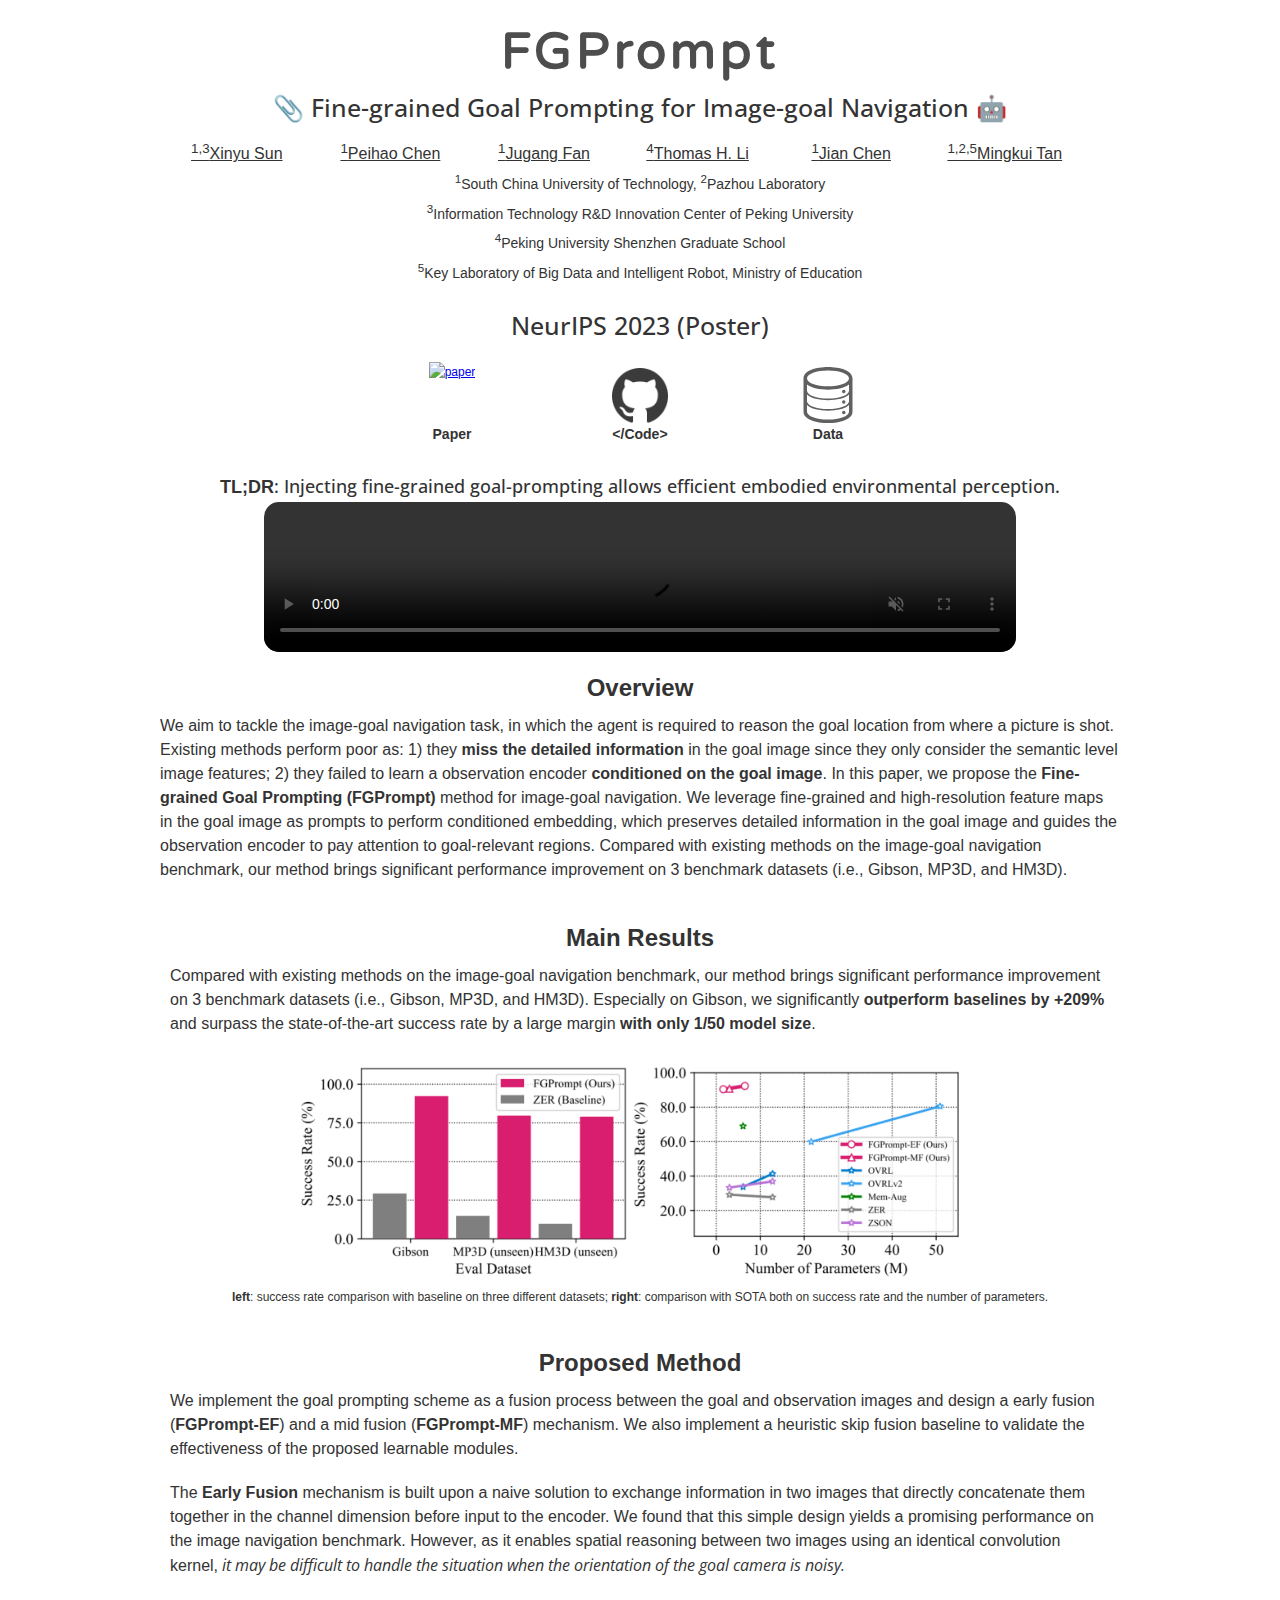
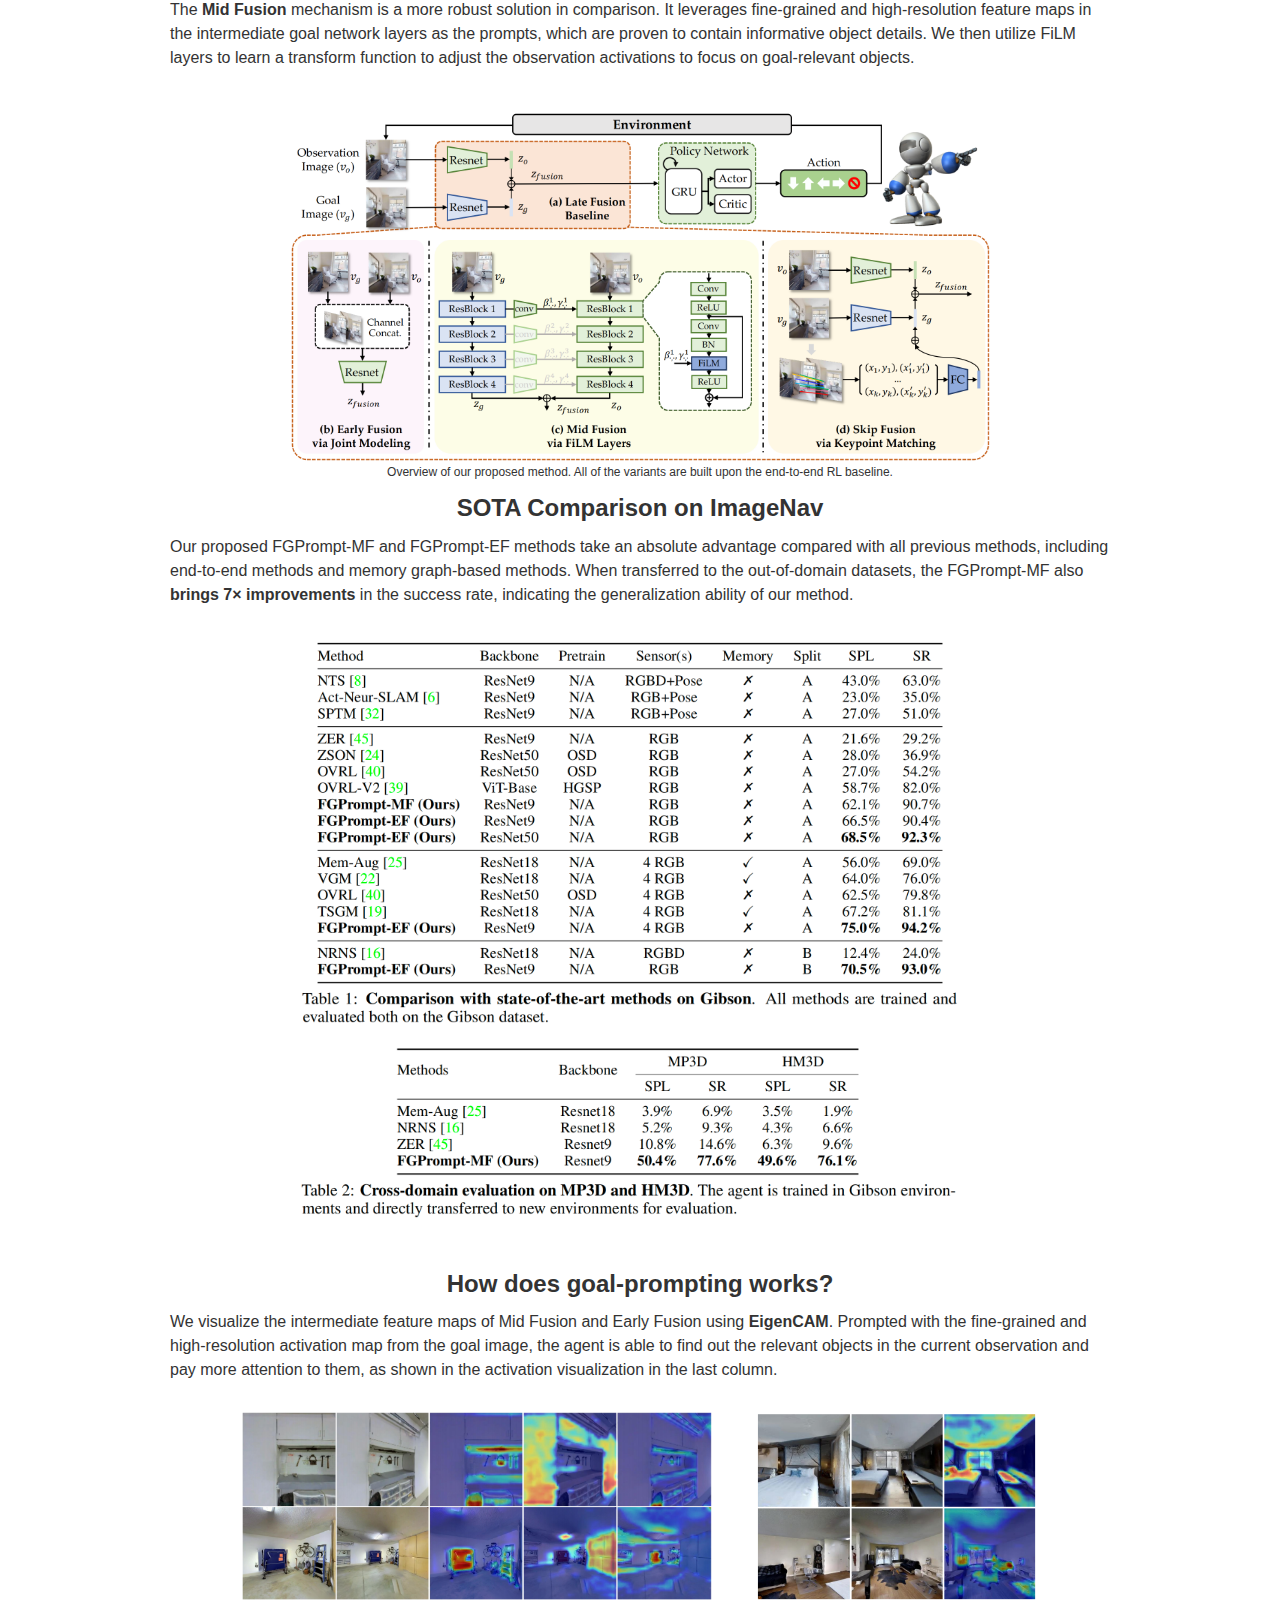
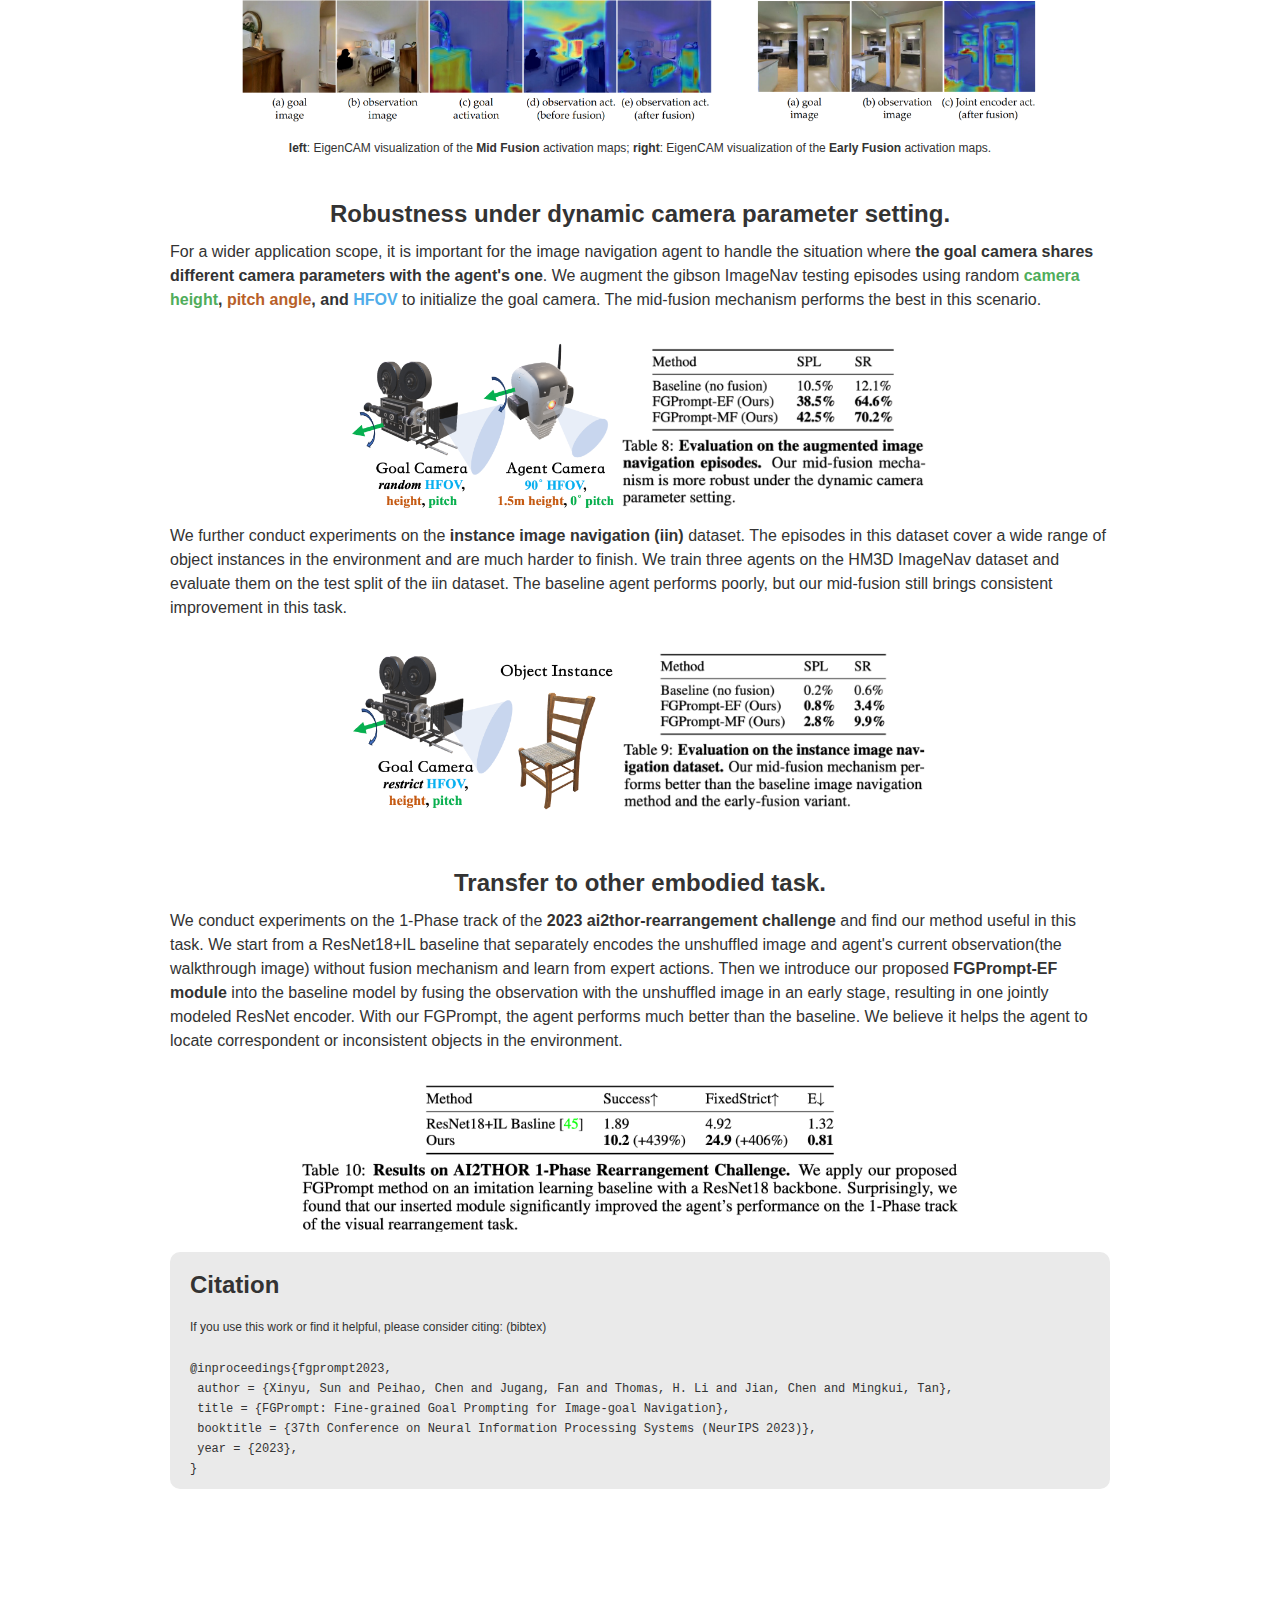
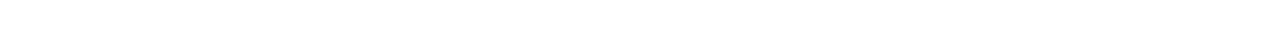
==== index.html @ fe038b21 "change dir" ====
<!-- saved from url=(0020)https://www.lerf.io/ -->
<html class="wf-opensans-n4-active wf-opensans-n6-active wf-opensans-n7-active wf-opensans-n8-active wf-roboto-n4-active wf-varelaround-n4-active wf-lato-n1-active wf-lato-n3-active wf-lato-i1-active wf-lato-n4-active wf-lato-i4-active wf-lato-n7-active wf-roboto-n3-active wf-roboto-n5-active wf-opensans-n3-active wf-opensans-i3-active wf-opensans-i8-active wf-opensans-i7-active wf-opensans-i6-active wf-opensans-i4-active wf-ubuntu-i4-active wf-ubuntu-n4-active wf-ubuntu-i3-active wf-lato-n9-active wf-ubuntu-n3-active wf-lato-i3-active wf-lato-i9-active wf-lato-i7-active wf-montserrat-i6-active wf-montserrat-i7-active wf-montserrat-i9-active wf-montserrat-i8-active wf-montserrat-i5-active wf-montserrat-i2-active wf-montserrat-i1-active wf-montserrat-i4-active wf-montserrat-i3-active wf-montserrat-n5-active wf-montserrat-n7-active wf-montserrat-n9-active wf-montserrat-n2-active wf-montserrat-n4-active wf-montserrat-n6-active wf-montserrat-n3-active wf-montserrat-n1-active wf-montserrat-n8-active wf-bungeeshade-n4-active wf-bungeeoutline-n4-active wf-changaone-i4-active wf-changaone-n4-active wf-ubuntu-n7-active wf-ubuntu-n5-active wf-ubuntu-i5-active wf-ubuntu-i7-active wf-active"><head><meta http-equiv="Content-Type" content="text/html; charset=UTF-8">
    <!-- Google tag (gtag.js) -->
    <script async="" src="./template/js"></script>
    <script>
        window.dataLayer = window.dataLayer || [];
        function gtag() { dataLayer.push(arguments); }
        gtag('js', new Date());

        gtag('config', 'G-FYQNRK8LHK');
    </script>

    
    <title>FGPrompt: Fine-grained Goal Prompting for Image-goal Navigation</title>

    <!-- <meta content="Grounding CLIP vectors volumetrically inside a NeRF allows flexible natural language queries in 3D" name="description">
    <meta content="FGPrompt: Fine-grained Goal Prompting for Image-goal Navigation" property="og:title">
    <meta content="Grounding CLIP vectors volumetrically inside a NeRF allows flexible natural language queries in 3D" property="og:description">
    <meta content="http://lerf.io/data/lerf_meta_img.jpg" property="og:image">
    <meta content="FGPrompt: Fine-grained Goal Prompting for Image-goal Navigation" property="twitter:title">
    <meta content="Grounding CLIP vectors volumetrically inside a NeRF allows flexible natural language queries in 3D" property="twitter:description">
    <meta content="http://lerf.io/data/lerf_meta_img.jpg" property="twitter:image">
    <meta property="og:type" content="website">
    <meta content="summary_large_image" name="twitter:card">
    <meta name="viewport" content="width=device-width, initial-scale=1, minimum-scale=1"> -->


    <link href="https://fonts.googleapis.com/" rel="preconnect">
    <link href="https://fonts.gstatic.com/" rel="preconnect" crossorigin="anonymous">
    <script src="./template/webfont.js" type="text/javascript"></script>
    <link rel="stylesheet" href="./template/css" media="all"><script type="text/javascript">WebFont.load({ google: { families: ["Lato:100,100italic,300,300italic,400,400italic,700,700italic,900,900italic", "Montserrat:100,100italic,200,200italic,300,300italic,400,400italic,500,500italic,600,600italic,700,700italic,800,800italic,900,900italic", "Ubuntu:300,300italic,400,400italic,500,500italic,700,700italic", "Open Sans:300,300italic,400,400italic,600,600italic,700,700italic,800,800italic", "Changa One:400,400italic", "Varela Round:400", "Bungee Shade:regular", "Roboto:300,regular,500", "Bungee Outline:regular"] } });</script>
    <!--[if lt IE 9]><script src="https://cdnjs.cloudflare.com/ajax/libs/html5shiv/3.7.3/html5shiv.min.js" type="text/javascript"></script><![endif]-->

    <script src="./template/jquery.min.js"></script>
    <script src="./template/script.js" type="text/javascript"></script>

    <link href="./template/style.css" rel="stylesheet" type="text/css">

    <link href="data/robot.svg" rel="shortcut icon" type="image/x-icon">

    <link rel="stylesheet" href="./template/font-awesome.min.css">
</head>

<body data-new-gr-c-s-check-loaded="14.1130.0" data-gr-ext-installed="">
    <div class="section">
        <div class="container">
            <div class="title-row">
                <h1 class="title">FGPrompt</h1>
                <h1 class="subheader"> 📎 Fine-grained Goal Prompting for Image-goal Navigation 🤖</h1>
            </div>
            <div class="base-row author-row">
                <div class="base-col author-col">
                    <a href="https://github.com/XinyuSun" target="_blank" class="author-text">
                        <sup>1,3</sup>Xinyu Sun
                    </a>
                </div>
                <div class="base-col author-col">
                    <a href="https://peihaochen.github.io/" target="_blank" class="author-text">
                        <sup>1</sup>Peihao Chen
                    </a>
                </div>
                <div class="base-col author-col">
                    <a href="https://github.com/XinyuSun" target="_blank" class="author-text">
                        <sup>1</sup>Jugang Fan
                    </a>
                </div>
                <div class="base-col author-col">
                    <a href="https://ieeexplore.ieee.org/author/37086497292" target="_blank" class="author-text">
                        <sup>4</sup>Thomas H. Li
                        <span class="superscript"></span>
                    </a>
                </div>
                <div class="base-col author-col">
                    <a href="https://orcid.org/0000-0003-4769-1526" target="_blank" class="author-text">
                        <sup>1</sup>Jian Chen
                    </a>
                </div>
                <div class="base-col author-col">
                    <a href="https://tanmingkui.github.io/" target="_blank" class="author-text">
                        <sup>1,2,5</sup>Mingkui Tan
                    </a>
                </div>
            </div>
            <div>
                <h1 id="uc-berkeley"><sup>1</sup>South China University of Technology, <sup>2</sup>Pazhou Laboratory</h1>
                <h1 id="uc-berkeley"><sup>3</sup>Information Technology R&D Innovation Center of Peking University</h1>
                <h1 id="uc-berkeley"><sup>4</sup>Peking University Shenzhen Graduate School</h1>
                <h1 id="uc-berkeley"><sup>5</sup>Key Laboratory of Big Data and Intelligent Robot, Ministry of Education</h1>
                <!-- <br /> -->
                <!-- <div id="equal_contrib">
                    <span class="text-star">*</span>Denotes Equal Contribution
                </div> -->
            </div>
            <div class="title-row">
                <h2 class="subheader">NeurIPS 2023 (Poster)</h2>
            </div>
            <div class="link-labels base-row">
                <!-- TODO: Update arxiv link -->
                <div class="base-col icon-col"><a href="https://arxiv.org/abs/2303.09553" target="_blank" class="link-block"><img src="./template/5cab99df4998decfbf9e218e_paper-01.png" alt="paper" sizes="(max-width: 479px) 12vw, (max-width: 767px) 7vw, (max-width: 991px) 41.8515625px, 56.6953125px" srcset="https://uploads-ssl.webflow.com/51e0d73d83d06baa7a00000f/5cab99df4998decfbf9e218e_paper-01-p-500.png 500w, https://uploads-ssl.webflow.com/51e0d73d83d06baa7a00000f/5cab99df4998decfbf9e218e_paper-01.png 672w" class="icon-img"></a></div>
                <!-- TODO: Update code link -->
                <div class="base-col icon-col"><a href="https://github.com/XinyuSun/FGPrompt" class="link-block"><img src="./template/5cae3b53b42ebb3dd4175a82_68747470733a2f2f7777772e69636f6e66696e6465722e636f6d2f646174612f69636f6e732f6f637469636f6e732f313032342f6d61726b2d6769746875622d3235362e706e67.png" alt="paper" class="icon-img github-img-icon"></a></div>
                <!-- TODO: Update data link -->
                <div class="column-2 base-col icon-col"><a href="" target="_blank" class="link-block"><img src="./template/5e7136849ee3b0a0c6a95151_database.svg" alt="paper" class="icon-img data-img-icon"></a></div>
            </div>
            <div class="link-labels base-row">
                <div class="base-col icon-col">
                    <strong class="link-labels-text">Paper</strong>
                </div>
                <div class="base-col icon-col">
                    <strong class="link-labels-text">&lt;/Code&gt;</strong>
                </div>
                <div class="base-col icon-col">
                    <strong class="link-labels-text">Data</strong>
                </div>
            </div>
            <h1 class="tldr">
                <b>TL;DR</b>:
                Injecting fine-grained goal-prompting allows efficient embodied environmental perception.
                <!-- We proposed a fine-grained goal prompting method for image-goal navigation. It significantly outperforms baselines (+209%), surpassing SOTA by 8% in success rate with 1/50 model size. -->
            </h1>
            <video id="main-video" autobuffer="" muted="" autoplay="" loop="" controls="">
                <source id="mp4" src="data/video/all-episodes-text.mp4" type="video/mp4">
            </video>


            <div class="base-row add-top-padding">
                <h1 id="abstract">Overview</h1>
                <p class="paragraph">
                    We aim to tackle the image-goal navigation task, in which the agent is required to reason the goal location from where a picture is shot. 
                    <!-- Learning to navigate to an image-specified goal is an important but challenging task for autonomous systems. The agent is required to reason the goal location from where a picture is shot.  -->
                    <!-- Existing methods try to solve this problem by learning a navigation policy, which captures semantic features of the goal image and observation image independently and lastly fuses them for predicting a sequence of navigation actions.  -->
                    Existing methods perform poor as: 1) they <b>miss the detailed information</b> in the goal image since they only consider the semantic level image features; 2) they failed to learn a observation encoder <b>conditioned on the goal image</b>.
                    <!-- However, these methods suffer from two major limitations. 1) They may miss detailed information in the goal image, and thus fail to reason the goal location. 2) More critically, it is hard to focus on the goal-relevant regions in the observation image, because they attempt to understand observation without goal conditioning.  -->
                    In this paper, we propose the <b>Fine-grained Goal Prompting (FGPrompt)</b> method for image-goal navigation.
                    We leverage fine-grained and high-resolution feature maps in the goal image as prompts to perform conditioned embedding, which preserves detailed information in the goal image and guides the observation encoder to pay attention to goal-relevant regions.
                    Compared with existing methods on the image-goal navigation benchmark, our method brings significant performance improvement on 3 benchmark datasets (i.e., Gibson, MP3D, and HM3D). 
                    <!-- Especially on Gibson, we surpass the state-of-the-art success rate by 8% with only 1/50 model size. -->
                    <!-- In this paper, we aim to overcome these limitations by designing a Fine-grained Goal Prompting (FGPrompt) method for image-goal navigation. In particular, we leverage fine-grained and high-resolution feature maps in the goal image as prompts to perform conditioned embedding, which preserves detailed information in the goal image and guides the observation encoder to pay attention to goal-relevant regions. Compared with existing methods on the image-goal navigation benchmark, our method brings significant performance improvement on 3 benchmark datasets (i.e., Gibson, MP3D, and HM3D). Especially on Gibson, we surpass the state-of-the-art success rate by 8% with only 1/50 model size. -->
                </p>
            </div>
                <div id="why-lerf">
                    <h1> Main Results</h1>
                    <p class="paragraph">
                        Compared with existing methods on the image-goal navigation benchmark, our method brings significant performance improvement on 3 benchmark datasets (i.e., Gibson, MP3D, and HM3D). 
                        Especially on Gibson, we significantly <b>outperform baselines by +209%</b> and surpass the state-of-the-art success rate by a large margin <b>with only 1/50 model size</b>.
                    </p>
                    <img id="pipeline-img" src="./data/teaser_00.png">
                    <figcaption><b>left</b>: success rate comparison with baseline on three different datasets; <b>right</b>: comparison with SOTA both on success rate and the number of parameters.</figcaption>
                    <!-- <img id="why-lerf-img" src="./template/2d-3d-lerf-vert.jpg"> -->
                </div>
                <div id="why-lerf">
                    <h1> Proposed Method</h1>
                    <p class="paragraph">
                        We implement the goal prompting scheme as a fusion process between the goal and observation images and design a early fusion (<b>FGPrompt-EF</b>) and a mid fusion (<b>FGPrompt-MF</b>) mechanism. We also implement a heuristic skip fusion baseline to validate the effectiveness of the proposed learnable modules.
                    </p>
                    <p class="paragraph">
                        The <b>Early Fusion</b> mechanism is built upon a naive solution to exchange information in two images that directly concatenate them together in the channel dimension before input to the encoder. We found that this simple design yields a promising performance on the image navigation benchmark. 
                        However, as it enables spatial reasoning between two images using an identical convolution kernel, <i>it may be difficult to handle the situation when the orientation of the goal camera is noisy.</i>
                    </p>
                    <p class="paragraph">
                        The <b>Mid Fusion</b> mechanism is a more robust solution in comparison. It leverages fine-grained and high-resolution feature maps in the intermediate goal network layers as the prompts,
                        which are proven to contain informative object details. We then utilize FiLM layers to learn a transform function to adjust the observation
                        activations to focus on goal-relevant objects.
                    </p>
                    <img id="clip-img" src="./data/methods_00.png">
                    <figcaption>Overview of our proposed method. All of the variants are built upon the end-to-end RL baseline.</figcaption>
                </div>

                <div class="why-lerf">
                    <h1>SOTA Comparison on ImageNav</h1>
                    <p class="paragraph">
                        Our proposed FGPrompt-MF and FGPrompt-EF methods take an absolute advantage compared with all previous methods, including end-to-end methods and memory graph-based methods. When transferred to the out-of-domain datasets, the FGPrompt-MF also <b>brings 7× improvements</b> in the success rate, indicating the generalization ability of our method.
                    </p>
                </div>
                <img id="pipeline-img" src="./data/sota-table.png">
                <img id="pipeline-img" src="./data/cross-domain-table.png">

                <div id="why-lerf">
                    <h1> How does goal-prompting works?</h1>
                    <p class="paragraph">
                        We visualize the intermediate feature maps of Mid Fusion and Early Fusion using <b>EigenCAM</b>.
                        Prompted with the fine-grained and high-resolution activation map from the goal image, the agent is able to find out the relevant objects in the current observation and pay more attention to them, as shown in the activation visualization in the last column.
                    </p>
                    <img id="heatmap-img" src="./data/heatmap2_00.png">
                    <img id="why-lerf-img" src="./data/supp-early-visual_00.png">
                    <figcaption><b>left</b>: EigenCAM visualization of the <b>Mid Fusion</b> activation maps; <b>right</b>: EigenCAM visualization of the <b>Early Fusion</b> activation maps.</figcaption>
                </div>

                <div id="why-lerf">
                    <h1> Robustness under dynamic camera parameter setting.</h1>
                    <p class="paragraph">
                        For a wider application scope, it is important for the image navigation agent to handle the situation where <b>the goal camera shares different camera parameters with the agent's one</b>. We augment the gibson ImageNav testing episodes using random <b><span style="color: #4fad5b">camera height</span>, <span style="color: #b86029">pitch angle</span>, and <span style="color: #4fadea">HFOV</span></b> to initialize the goal camera. 
                        The mid-fusion mechanism performs the best in this scenario.
                    </p>
                    <img id="camera-img" src="./data/camera.png">
                    <img id="table-img" src="./data/aug.png">
                    <p class="paragraph">
                        We further conduct experiments on the <b>instance image navigation (iin)</b> dataset. The episodes in this dataset cover a wide range of object instances in the environment and are much harder to finish. We train three agents on the HM3D ImageNav dataset and evaluate them on the test split of the iin dataset. The baseline agent performs poorly, but our mid-fusion still brings consistent improvement in this task.
                    </p>
                    <img id="camera-img" src="./data/camera2.png">
                    <img id="table-img" src="./data/iin.png">
                </div>

                <div id="why-lerf">
                    <h1> Transfer to other embodied task.</h1>
                    <p class="paragraph">
                        We conduct experiments on the 1-Phase track of the <b>2023 ai2thor-rearrangement challenge</b> and find our method useful in this task. We start from a ResNet18+IL baseline that separately encodes the unshuffled image and agent's current observation(the walkthrough image) without fusion mechanism and learn from expert actions. Then we introduce our proposed <b>FGPrompt-EF module</b> into the baseline model by fusing the observation with the unshuffled image in an early stage, resulting in one jointly modeled ResNet encoder.
                        With our FGPrompt, the agent performs much better than the baseline. We believe it helps the agent to locate correspondent or inconsistent objects in the environment.
                    </p>
                    <img id="pipeline-img" src="./data/ai2thor.png">
                    <!-- <img id="why-lerf-img" src="./data/supp-early-visual_00.png">
                    <figcaption><b>left</b>: EigenCAM visualization of the <b>Mid Fusion</b> activation maps; <b>right</b>: EigenCAM visualization of the <b>Early Fusion</b> activation maps.</figcaption> -->
                </div>

                


                <!-- <div class="highlight-none notranslate"><div class="highlight"><pre id="codecell0"><span></span>@article{nerfstudio, -->
                <div class="citation add-top-padding">
                    <h1 id="abstract"> Citation </h1>
                    <p> If you use this work or find it helpful, please consider citing: (bibtex) </p>
                    <pre id="codecell0">@inproceedings{fgprompt2023,
&nbsp;author = {Xinyu, Sun and Peihao, Chen and Jugang, Fan and Thomas, H. Li and Jian, Chen and Mingkui, Tan},
&nbsp;title = {FGPrompt: Fine-grained Goal Prompting for Image-goal Navigation},
&nbsp;booktitle = {37th Conference on Neural Information Processing Systems (NeurIPS 2023)},
&nbsp;year = {2023},
} </pre>
                </div>
            </div>
        </div>
    </div>
    <video id="bouquet" controls="false" loop="" autoplay="" muted="" class="videos" webkit-playsinline="" playsinline="">
        <source src="data/playback_webm/bouquet_concat.webm" type="video/webm">
        <source src="data/playback/bouquet_concat.mp4" type="video/mp4">
    </video>
    <video id="figurines" controls="false" loop="" muted="" class="videos" webkit-playsinline="" playsinline="">
        <source src="data/playback_webm/figurines_concat.webm" type="video/webm">
        <source src="data/playback/figurines_concat.mp4" type="video/mp4">
    </video>
    <video id="kitchen" controls="false" loop="" muted="" class="videos" webkit-playsinline="" playsinline="">
        <source src="data/playback_webm/kitchen_concat.webm" type="video/webm">
        <source src="data/playback/kitchen_concat.mp4" type="video/mp4">
    </video>
    <video id="donuts" controls="false" loop="" muted="" class="videos" webkit-playsinline="" playsinline="">
        <source src="data/playback_webm/donuts_concat.webm" type="video/webm">
        <source src="data/playback/donuts_concat.mp4" type="video/mp4">
    </video>
    <video id="teatime" controls="false" loop="" muted="" class="videos" webkit-playsinline="" playsinline="">
        <source src="data/playback_webm/teatime_concat.webm" type="video/webm">
        <source src="data/playback/teatime_concat.mp4" type="video/mp4">
    </video>
    <video id="bookstore" controls="false" loop="" muted="" class="videos" webkit-playsinline="" playsinline="">
        <source src="data/playback_webm/bookstore_concat.webm" type="video/webm">
        <source src="data/playback/bookstore_concat.mp4" type="video/mp4">
    </video>
    <video id="grocery" class="videos" controls="false" loop="" muted="" webkit-playsinline="" playsinline="">
        <source src="data/playback_webm/veggieaisle_concat.webm" type="video/webm">
        <source src="data/playback/veggieaisle_concat.mp4" type="video/mp4">
    </video>
    <video id="garden" class="videos" controls="false" loop="" muted="" webkit-playsinline="" playsinline="">
        <source src="data/playback_webm/sunnyside_concat.webm" type="video/webm">
        <source src="data/playback/sunnyside_concat.mp4" type="video/mp4">
    </video>
    <video id="shoes" class="videos" controls="false" loop="" muted="" webkit-playsinline="" playsinline="">
        <source src="data/playback_webm/shoerack_concat.webm" type="video/webm">
        <source src="data/playback/shoerack_concat.mp4" type="video/mp4">
    </video>

<deepl-input-controller><template shadowrootmode="open"><link rel="stylesheet" href="chrome-extension://cofdbpoegempjloogbagkncekinflcnj/build/content.css"><div><div class="dl-input-translation-container svelte-ju4595"><div></div></div></div></template></deepl-input-controller></body><grammarly-desktop-integration data-grammarly-shadow-root="true"><template shadowrootmode="open"><style>
      div.grammarly-desktop-integration {
        position: absolute;
        width: 1px;
        height: 1px;
        padding: 0;
        margin: -1px;
        overflow: hidden;
        clip: rect(0, 0, 0, 0);
        white-space: nowrap;
        border: 0;
        -moz-user-select: none;
        -webkit-user-select: none;
        -ms-user-select:none;
        user-select:none;
      }

      div.grammarly-desktop-integration:before {
        content: attr(data-content);
      }
    </style><div aria-label="grammarly-integration" role="group" tabindex="-1" class="grammarly-desktop-integration" data-content="{&quot;mode&quot;:&quot;full&quot;,&quot;isActive&quot;:true,&quot;isUserDisabled&quot;:false}"></div></template></grammarly-desktop-integration></html>
---- template/style.css ----
body {
    margin: 0;
    min-height: 100%;
    background-color: #fff;
    font-family: 'Open Sans',sans-serif;
    color: #333;
    font-size: 12px;
    line-height: 20px;
}

.section {
    text-align: center;
    margin-left: 30px;
    margin-right: 30px;
}

.container {
    padding-left: 0;
    margin-left: auto;
    margin-right: auto;
    max-width: 940px;
}

.title {
    margin-top: 0px;
    margin-bottom: 0px;
    font-family: 'Varela Round',sans-serif;
    color: #4d4d4d;
    font-size: 50px;
    line-height: 65px;
    font-weight: 700;
    letter-spacing: 4;
}

.subheader {
    margin-top: 0;
    margin-bottom: 10px;
    font-family: 'Open Sans',sans-serif;
    color: #333;
    font-size: 25px;
    line-height: 44px;
    font-weight: 500;
    letter-spacing: 0;
}
.tldr {
    margin-top: 30px;
    margin-bottom: 3px;
    font-family: 'Open Sans',sans-serif;
    color: #333;
    font-size: 18px;
    line-height: 24px;
    font-weight: 500;
    letter-spacing: 0;
}

.title-row {
    margin-top: 20px;
}

.base-row {
    margin-left: -10px;
    margin-right: -10px;
}

.base-col {
    position: relative;
    float: left;
    min-height: 1px;
    padding-left: 0px;
    padding-right: 0px;
    width: 100%;
}

.author-row {
    height: 25px;
}

.author-col {
    width: 16%;
}

.author-text {
    font-family: 'Open Sans',sans-serif;
    color: #333;
    font-size: 16px;
    font-weight: 400;
    text-decoration: underline;
}

.text-star {
    position: relative;
    top: -7px;
    display: inline-block;
    margin: 0px;
    font-size: 10px;
}

#uc-berkeley {
    padding-top: 5px;
    font-family: 'Open Sans',sans-serif;
    color: #333;
    font-size: 14px;
    font-weight: 400;
    margin: 0px;
    letter-spacing: 0;
}

#equal-contrib {
    padding-top: 10px;
    font-family: 'Open Sans',sans-serif;
    color: #333;
    font-size: 16px;
    font-weight: 400;
    letter-spacing: 0;
}

.icon-col {
    width: 33.33333%;
}

.icon-img {
    max-width: 35%;
    margin-right: auto;
    margin-bottom: 1px;
    margin-left: auto;
    padding-top: 0px;
}

.github-img-icon {
    max-width: 30%;
    margin-top: 6px;
    margin-bottom: 9px;
    opacity: .77;
}

.data-img-icon {
    max-width: 30%;
    margin-top: 5px;
    margin-bottom: 9px;
    opacity: .62;
}

.link-block {
    display: block;
    max-width: 100%;
    margin-right: auto;
    margin-bottom: -14px;
    margin-left: auto;
    text-align: center;
}

.link-labels {
    display: inline-block;
    width: 60%;
    margin-top: 5px;
}

.link-labels-text {
    font-family: 'Open Sans',sans-serif;
    color: #333;
    font-size: 14px;
}

#main-video {
    width: 80%;
    /* max-width: 750px; */
    margin-top: 0px;
    margin-bottom: 10px;
    border-radius: 15px;
}

#addtl-video {
    width: 100%;
    /* max-width: 750px; */
    margin-top: 0px;
    margin-bottom: 10px;
    border-radius: 15px;
}

#heatmap-img {
    width: 50%;
    max-width: 800px;
    margin-top: 10px;
    margin-right: 20px;
    margin-bottom: 10px;
}

#heatmap-early-img {
    width: 30%;
    max-width: 560px;
    margin-top: 10px;
    margin-bottom: 10px;
    margin-left: 20px;
}

#pipeline-img {
    width: 70%;
    max-width: 720px;
    margin-top: 10px;
    margin-right: 20px;
    margin-bottom: 10px;
}

#why-lerf-img {
    width: 30%;
    max-width: 560px;
    margin-top: 10px;
    margin-bottom: 10px;
    margin-left: 20px;
}

#table-img {
    width: 33%;
    max-width: 720px;
    margin-top: 10px;
    margin-right: 20px;
    margin-bottom: 10px;
}

#camera-img {
    width: 28%;
    max-width: 560px;
    margin-top: 10px;
    margin-bottom: 10px;
    margin-left: 20px;
}

#why-lerf{
    padding-top: 10px;
    margin-top: 20px;
    margin-bottom: 10px;
}

#clip-img {
    width: 100%;
    max-width: 700px;
    margin-top: 20px;
}
#main-img {
    width: 100%;
    max-width: 700px;
    margin-top: 00px;
    margin-bottom: 0px;
}
#double-img {
    width: 40%;
    margin-top: 00px;
    margin-bottom: 0px;
    margin-left: 2%;
    margin-right: 2%;
}
#splash-img {
    width: 100%;
    max-width: 800px;
    margin-top: 0px;
    margin-bottom: 0px;
}
.paragraph {
    margin-top: 0px;
    margin-bottom: 20px;
    font-family: 'Open Sans',sans-serif;
    color: #333;
    font-size: 16px;
    line-height: 24px;
    font-weight: 400;
    letter-spacing: 0;
    text-align: left;
}

.paragraph-center {
    margin-top: 0px;
    /* margin-bottom: 20px; */
    font-family: 'Open Sans',sans-serif;
    color: #333;
    font-size: 16px;
    line-height: 24px;
    font-weight: 400;
    letter-spacing: 0;
    text-align: center;
}

.thumbnails {
    width: 90%;
    overflow: hidden;
    margin-top: 20px;
    margin-bottom: 5px;
    margin-left: auto;
    margin-right: auto;
}

.thumbnail-btn {
    border: none;
    cursor: pointer;
    outline: none;
    background-color: #fff;
    padding-bottom: 8px;
    border-radius: 10px;
}

.thumbnail-btn:hover   {
    background-color: #eaeaea;
}

.active-btn   {
    background-color: #d9e8ec;
}

.thumbnail-row {
    display: flex;
    overflow-x: scroll;
    scroll-behavior: smooth;
    width: 88%;
    margin-left: auto;
    margin-right: auto;
    float: left;
}

.thumbnail-col {
    width: 22%;
    flex: 1 0 22%;
}

:root {
    --opacity: 50;
}

#canvas {
    position: absolute;
    left: 0;
    right: 0;
    margin-left: auto;
    margin-right: auto;
}

#canvas-overlay {
    position: absolute;
    left: 0;
    right: 0;
    margin-left: auto;
    margin-right: auto;
    /* opacity: var(--opacity); */
    filter: opacity(var(--opacity));
    transition-property: filter;
    transition-duration: 0.5s;
}

#main-results {
    width: 100%;
    /* margin-top: 30px; */
    margin-bottom: 0px;
    text-align: center;
    background-color: white;
    border-radius: 15px;
    -webkit-mask-image: url([data-uri]);
    overflow: hidden;
}

#main-results > div {
    height: 200px;
    background-color: red;
}

.videos {
    visibility: hidden;
    position: absolute;
    width: 1%;
}

#opacity {
    font-family: 'Open Sans',sans-serif;
    color: #3c3c3c;
    font-size: 20px;
    line-height: 20px;
}

.viewer-bar {
    width: 33.3333%;
}

.switch {
    position: relative;
    display: inline-block;
    width: 70px;
    height: 34px;
    margin-left: 15px;
    margin-top: 5px;
  }
  
.switch input {
    opacity: 0;
    width: 0;
    height: 0;
}

.slider {
    position: absolute;
    cursor: pointer;
    top: 0;
    left: 0;
    right: 0;
    bottom: 0;
    background-color: #ccc;
    -webkit-transition: .2s;
    transition: .2s;
    border-radius: 34px;
}

.slider:before {
    position: absolute;
    content: "";
    height: 26px;
    width: 26px;
    left: 4px;
    bottom: 4px;
    background-color: white;
    -webkit-transition: .2s;
    transition: .2s;
    border-radius: 50%;
}

input:checked + .slider {
    background-color: #2196F3;
}

input:focus + .slider {
    box-shadow: 0 0 1px #2196F3;
}

input:checked + .slider:before {
    -webkit-transform: translateX(36px);
    -ms-transform: translateX(36px);
    transform: translateX(36px);
}

.video-bar {
    width: 100%;
    margin-top: -60px;
    margin-left: 0px;
    margin-right: 0px;
    margin-bottom: 20px;
    height: 40px;
}

.video-btn {
    width: 40px;
    height: 40px;
    padding: 8px 6px 8px 6px;
    margin: 0px 10px 0px 0px;
    cursor: pointer;
    outline: none;
    border: none;
    color: #fff;
    background-color: #2196F3;
    padding-bottom: 8px;
    border-radius: 10px;
}

.video-btn:hover {
    background-color: #0b7dda;
}

.video-export {
    text-align: right;
}

#play-btn {
    border-radius: 20px;
    padding: 0px;
}

.switch .labels {
    position: absolute;
    top: 8px;
    left: 0;
    width: 100%;
    height: 100%;
    font-size: 14px;
    font-family: sans-serif;
    transition: all 0.2s ease-in-out;
}

.switch .labels::after {
    content: attr(data-off);
    position: absolute;
    right: 8px;
    color: #4d4d4d;
    opacity: 1;
    text-shadow: 1px 1px 2px rgba(0, 0, 0, 0.4);
    transition: all 0.2s ease-in-out;
}

.switch .labels::before {
    content: attr(data-on);
    position: absolute;
    left: 11px;
    color: #ffffff;
    opacity: 0;
    text-shadow: 1px 1px 2px rgba(255, 255, 255, 0.4);
    transition: all 0.2s ease-in-out;
}

.switch input:checked~.labels::after {
    opacity: 0;
}

.switch input:checked~.labels::before {
    opacity: 1;
}

#opacity-col {
    text-align: left;
}

.citation {
    /* // set background color to gray; */
    background-color: #eaeaea;
    text-align: left;
    border-radius: 10px;
    padding-top: 3px;
}

.citation > h1 {
    margin-top: 10px;
    margin-bottom: 10px;
    margin-left: 10px;
    padding: 10px;
}
.citation > pre {
    margin-bottom: 10px;
    margin-left: 10px;
    padding: 10px;
}

.citation > p {
    margin-left: 20px;
}

#codecell0 {
    margin-bottom: 10px;
    margin-left: 10px;
    overflow-y: scroll;
}

.slide-arrow {
    display: flex;
    top: 0;
    bottom: 0;
    margin-top: 35px;
    height: 4rem;
    background-color: #6dbdff;
    border: none;
    width: 5%;
    font-size: 3rem;
    padding: 0;
    cursor: pointer;
    opacity: 1.0;
    transition: color 100ms;
    justify-content: center;
  }
  
.slide-arrow:hover,
.slide-arrow:focus {
    background-color: #2196F3;
    opacity: 1;
}

#slide-arrow-prev {
    float: left;
    left: 0;
    margin-right: 1%;
    border-radius: 2rem 2rem 2rem 2rem;
}

#slide-arrow-next {
    float: right;
    right: 0;
    margin-left: 1%;
    border-radius: 2rem 2rem 2rem 2rem;
}

#gpt-words {
    float: left;
    width:100%;
    padding-bottom: 15px;
}

#gpt-img-col {
    width: 100%;
    max-width: 750px;
    margin-left: auto;
    margin-right: auto;
    text-align: center;
}

.gpt-query {
    margin-left: 0px;
    margin-right: 0px;
    padding: 5px;
    border-radius: 10px;
    border:1px solid #ffffff;
    float: left;
    width: 15%;
    line-height: 2.5vh;
    display: flex;
    justify-content: center;
    align-items: center;
}

.gpt-query:hover {
    border:1px solid #252525;
    font-weight: 700;
}

.add-top-padding{
    margin-top: 10px;
}

@media screen and (max-width: 750px) {
    .gpt-query {
        height: 30px;
        font-size: 2.5vw;
    }

    .slide-arrow {
        margin-top: 20px;
    }
}

@media screen and (max-width: 550px) {
    .subheader {
        font-size: 16px;
    }

    .author-text {
        font-size: 12px;
    }

    .author-row {
        height: 35px;
    }

    #uc-berkeley {
        font-size: 12px;
    }

    #heatmap-img {
        width: 90%;
        max-width: 800px;
        margin-top: 20px;
        margin-right: 0px;
    }

    #heatmap-early-img {
        width: 60%;
        max-width: 560px;
        margin-top: 20px;
        margin-left: 0px;
    }

    #pipeline-img {
        width: 80%;
        max-width: 700px;
        margin-top: 20px;
        margin-right: 0px;
    }

    #why-lerf-img {
        width: 60%;
        max-width: 560px;
        margin-top: 20px;
        margin-left: 0px;
    }

    #table-img {
        width: 80%;
        max-width: 700px;
        margin-top: 20px;
        margin-right: 0px;
    }

    #camera-img {
        width: 60%;
        max-width: 560px;
        margin-top: 20px;
        margin-left: 0px;
    }

    .slide-arrow {
        margin-top: 15px;
      }
}
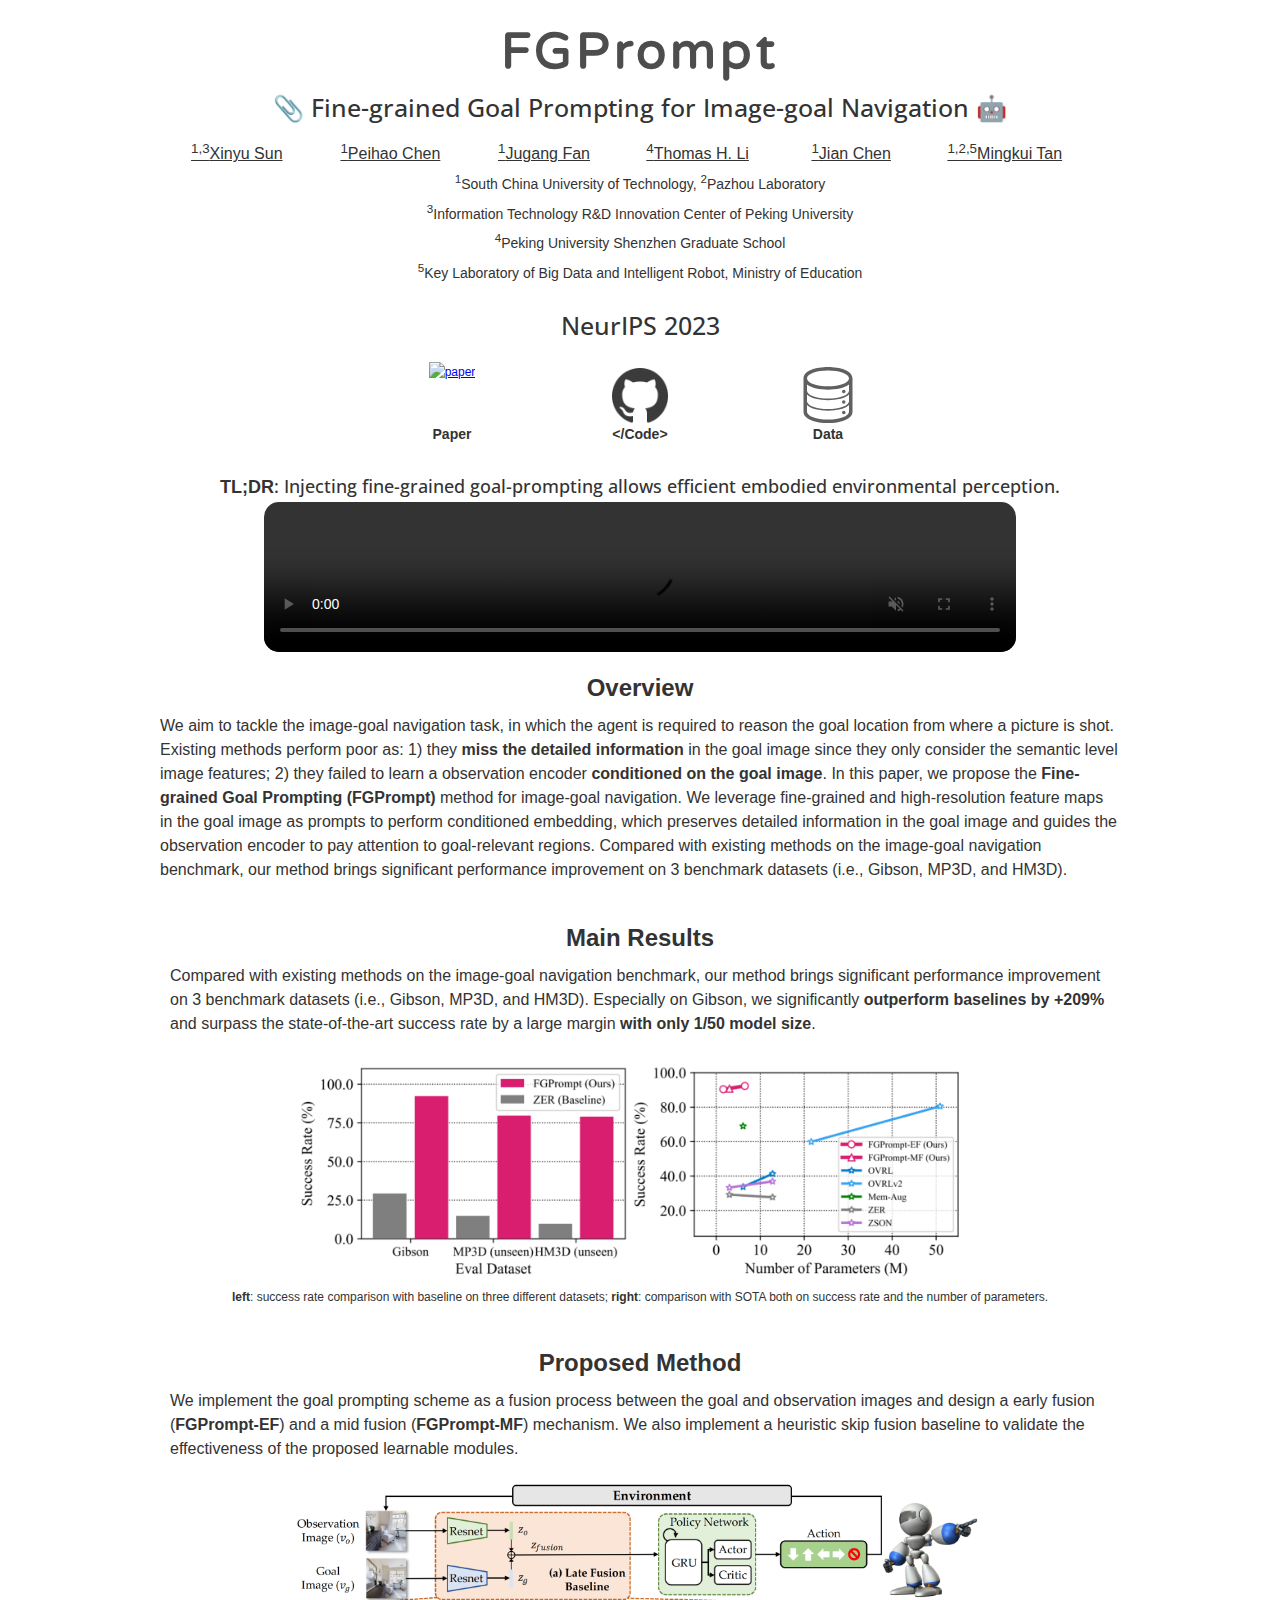
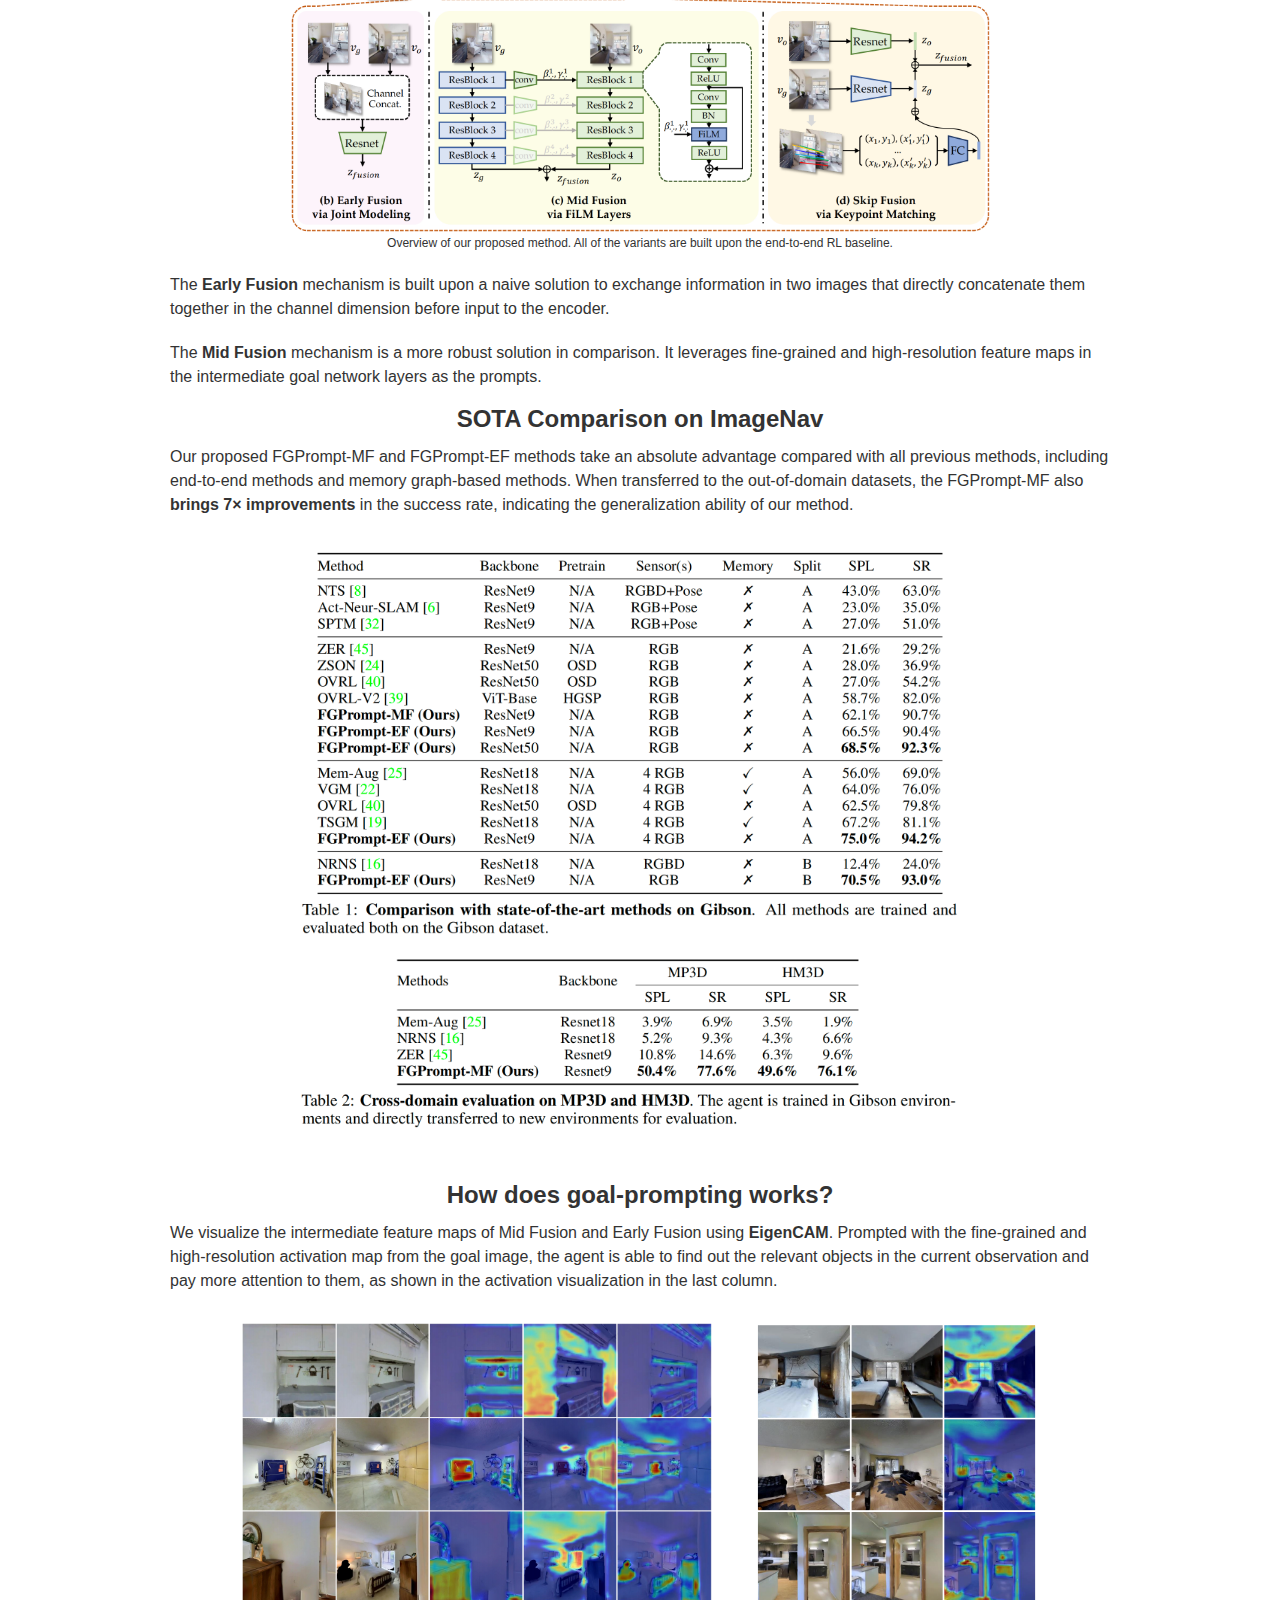
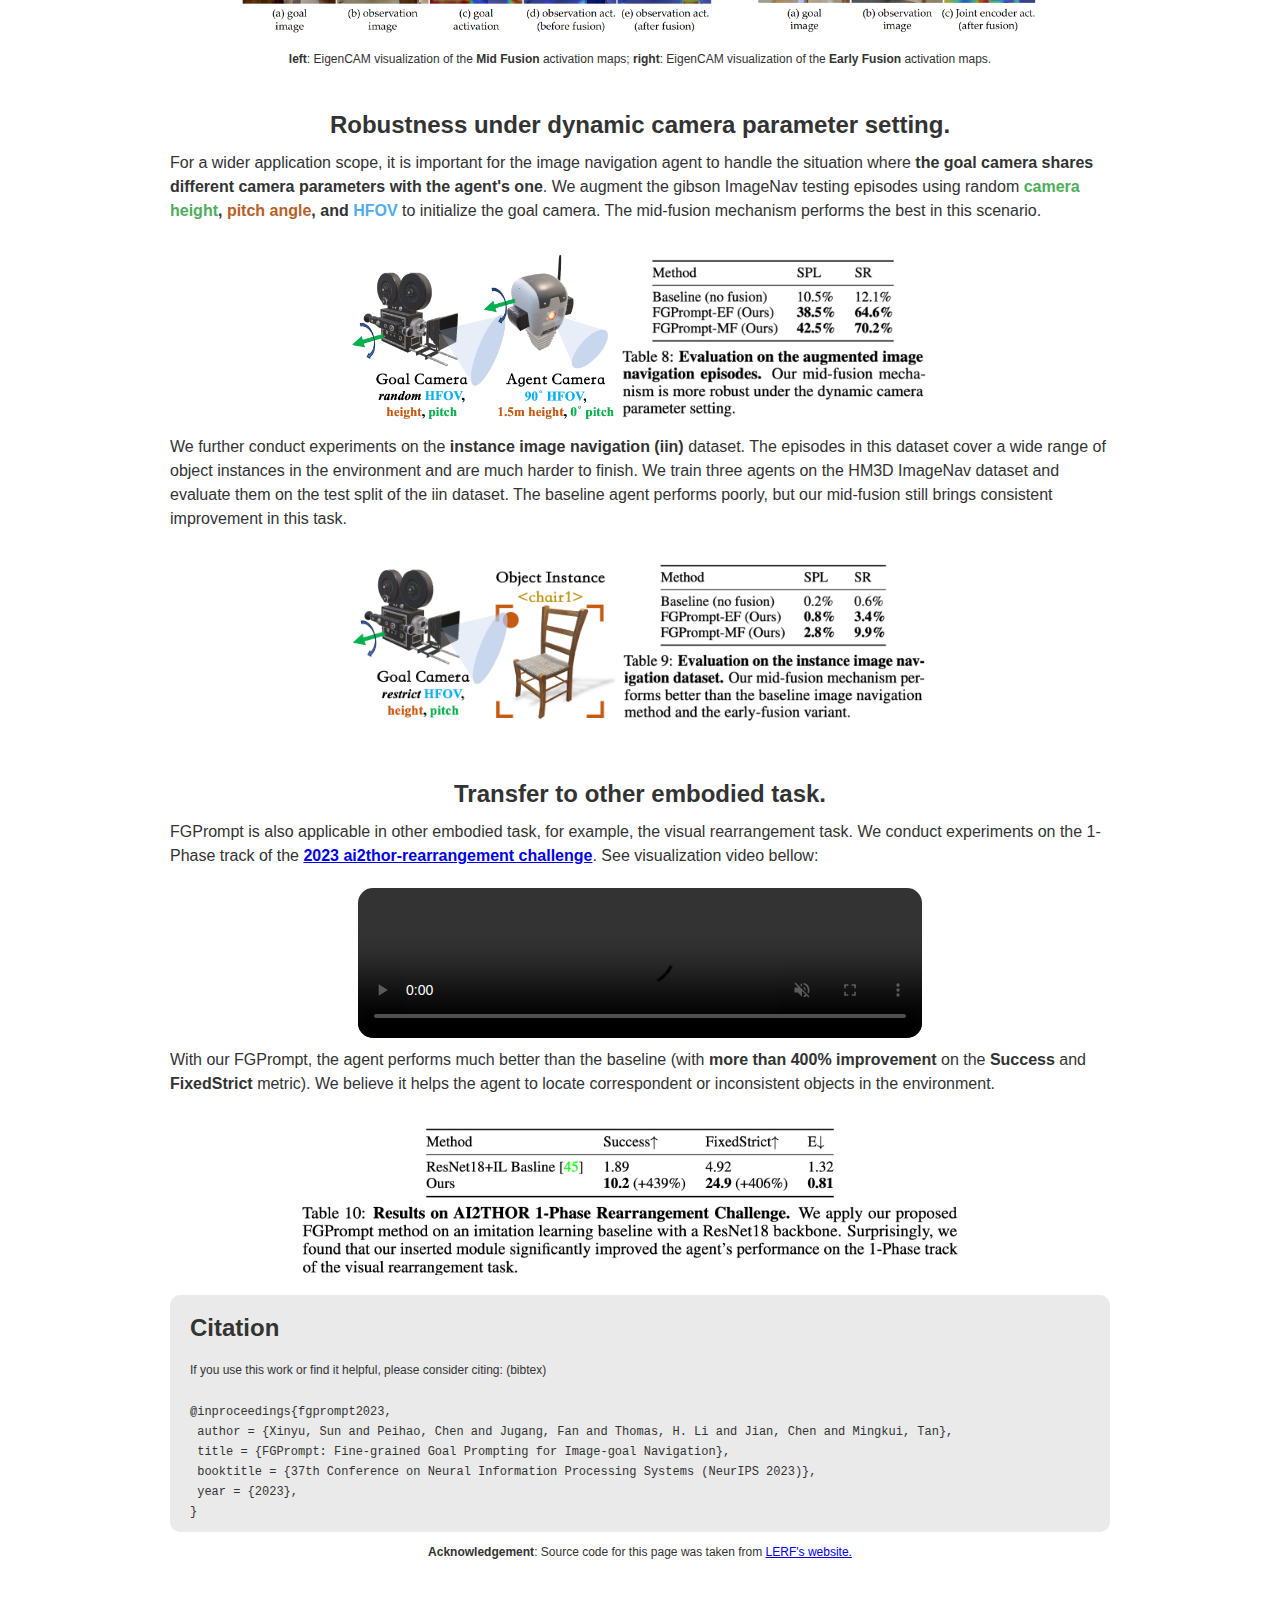
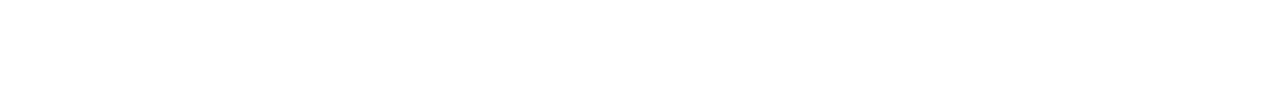
==== commit 043219b3: "update video" ====
--- a/index.html
+++ b/index.html
@@ -93,7 +93,7 @@
                 </div> -->
             </div>
             <div class="title-row">
-                <h2 class="subheader">NeurIPS 2023 (Poster)</h2>
+                <h2 class="subheader">NeurIPS 2023</h2>
             </div>
             <div class="link-labels base-row">
                 <!-- TODO: Update arxiv link -->
@@ -154,17 +154,19 @@
                     <p class="paragraph">
                         We implement the goal prompting scheme as a fusion process between the goal and observation images and design a early fusion (<b>FGPrompt-EF</b>) and a mid fusion (<b>FGPrompt-MF</b>) mechanism. We also implement a heuristic skip fusion baseline to validate the effectiveness of the proposed learnable modules.
                     </p>
-                    <p class="paragraph">
-                        The <b>Early Fusion</b> mechanism is built upon a naive solution to exchange information in two images that directly concatenate them together in the channel dimension before input to the encoder. We found that this simple design yields a promising performance on the image navigation benchmark. 
-                        However, as it enables spatial reasoning between two images using an identical convolution kernel, <i>it may be difficult to handle the situation when the orientation of the goal camera is noisy.</i>
-                    </p>
-                    <p class="paragraph">
-                        The <b>Mid Fusion</b> mechanism is a more robust solution in comparison. It leverages fine-grained and high-resolution feature maps in the intermediate goal network layers as the prompts,
-                        which are proven to contain informative object details. We then utilize FiLM layers to learn a transform function to adjust the observation
-                        activations to focus on goal-relevant objects.
-                    </p>
                     <img id="clip-img" src="./data/methods_00.png">
                     <figcaption>Overview of our proposed method. All of the variants are built upon the end-to-end RL baseline.</figcaption>
+                    <p class="paragraph"></p>
+                    <p class="paragraph">
+                        The <b>Early Fusion</b> mechanism is built upon a naive solution to exchange information in two images that directly concatenate them together in the channel dimension before input to the encoder. 
+                        <!-- We found that this simple design yields a promising performance on the image navigation benchmark. 
+                        However, as it enables spatial reasoning between two images using an identical convolution kernel, <i>it may be difficult to handle the situation when the orientation of the goal camera is noisy.</i> -->
+                    </p>
+                    <p class="paragraph">
+                        The <b>Mid Fusion</b> mechanism is a more robust solution in comparison. It leverages fine-grained and high-resolution feature maps in the intermediate goal network layers as the prompts. 
+                        <!-- We then utilize FiLM layers to learn a transform function to adjust the observation activations to focus on goal-relevant objects. -->
+                    </p>
+                    
                 </div>
 
                 <div class="why-lerf">
@@ -205,12 +207,25 @@
                 <div id="why-lerf">
                     <h1> Transfer to other embodied task.</h1>
                     <p class="paragraph">
-                        We conduct experiments on the 1-Phase track of the <b>2023 ai2thor-rearrangement challenge</b> and find our method useful in this task. We start from a ResNet18+IL baseline that separately encodes the unshuffled image and agent's current observation(the walkthrough image) without fusion mechanism and learn from expert actions. Then we introduce our proposed <b>FGPrompt-EF module</b> into the baseline model by fusing the observation with the unshuffled image in an early stage, resulting in one jointly modeled ResNet encoder.
-                        With our FGPrompt, the agent performs much better than the baseline. We believe it helps the agent to locate correspondent or inconsistent objects in the environment.
+                        FGPrompt is also applicable in other embodied task, for example, the visual rearrangement task.
+                        We conduct experiments on the 1-Phase track of the <b><a href="https://github.com/allenai/ai2thor-rearrangement">2023 ai2thor-rearrangement challenge</a></b>.
+                        See visualization video bellow: 
+                    </p>
+
+                        <video id="add-video" autobuffer="" muted="" autoplay="" loop="" controls="">
+                            <source id="mp4" src="data/video/rearrangement.mp4" type="video/mp4">
+                        </video>
+
+                    <p class="paragraph">
+                        <!-- We start from a ResNet18+IL baseline that separately encodes the unshuffled image and agent's current observation(the walkthrough image) without fusion mechanism and learn from expert actions.  -->
+                        <!-- We introduce our proposed <b>FGPrompt-EF module</b> into the ResNet18+IL baseline model by fusing the observation with the unshuffled image in an early stage. -->
+                        <!-- , resulting in one jointly modeled ResNet encoder. -->
+                        With our FGPrompt, the agent performs much better than the baseline (with <b>more than 400% improvement</b> on the <b>Success</b> and <b>FixedStrict</b> metric). We believe it helps the agent to locate correspondent or inconsistent objects in the environment.
                     </p>
                     <img id="pipeline-img" src="./data/ai2thor.png">
                     <!-- <img id="why-lerf-img" src="./data/supp-early-visual_00.png">
                     <figcaption><b>left</b>: EigenCAM visualization of the <b>Mid Fusion</b> activation maps; <b>right</b>: EigenCAM visualization of the <b>Early Fusion</b> activation maps.</figcaption> -->
+
                 </div>
 
                 
@@ -227,6 +242,8 @@
 &nbsp;year = {2023},
 } </pre>
                 </div>
+
+                <b>Acknowledgement</b>: Source code for this page was taken from <a href="https://lerf.io">LERF's website.</a>
             </div>
         </div>
     </div>
--- a/template/style.css
+++ b/template/style.css
@@ -169,6 +169,14 @@
     border-radius: 15px;
 }
 
+#add-video {
+    width: 60%;
+    /* max-width: 750px; */
+    margin-top: 0px;
+    margin-bottom: 10px;
+    border-radius: 15px;
+}
+
 #addtl-video {
     width: 100%;
     /* max-width: 750px; */
@@ -234,7 +242,7 @@
 #clip-img {
     width: 100%;
     max-width: 700px;
-    margin-top: 20px;
+    margin-top: 0px;
 }
 #main-img {
     width: 100%;
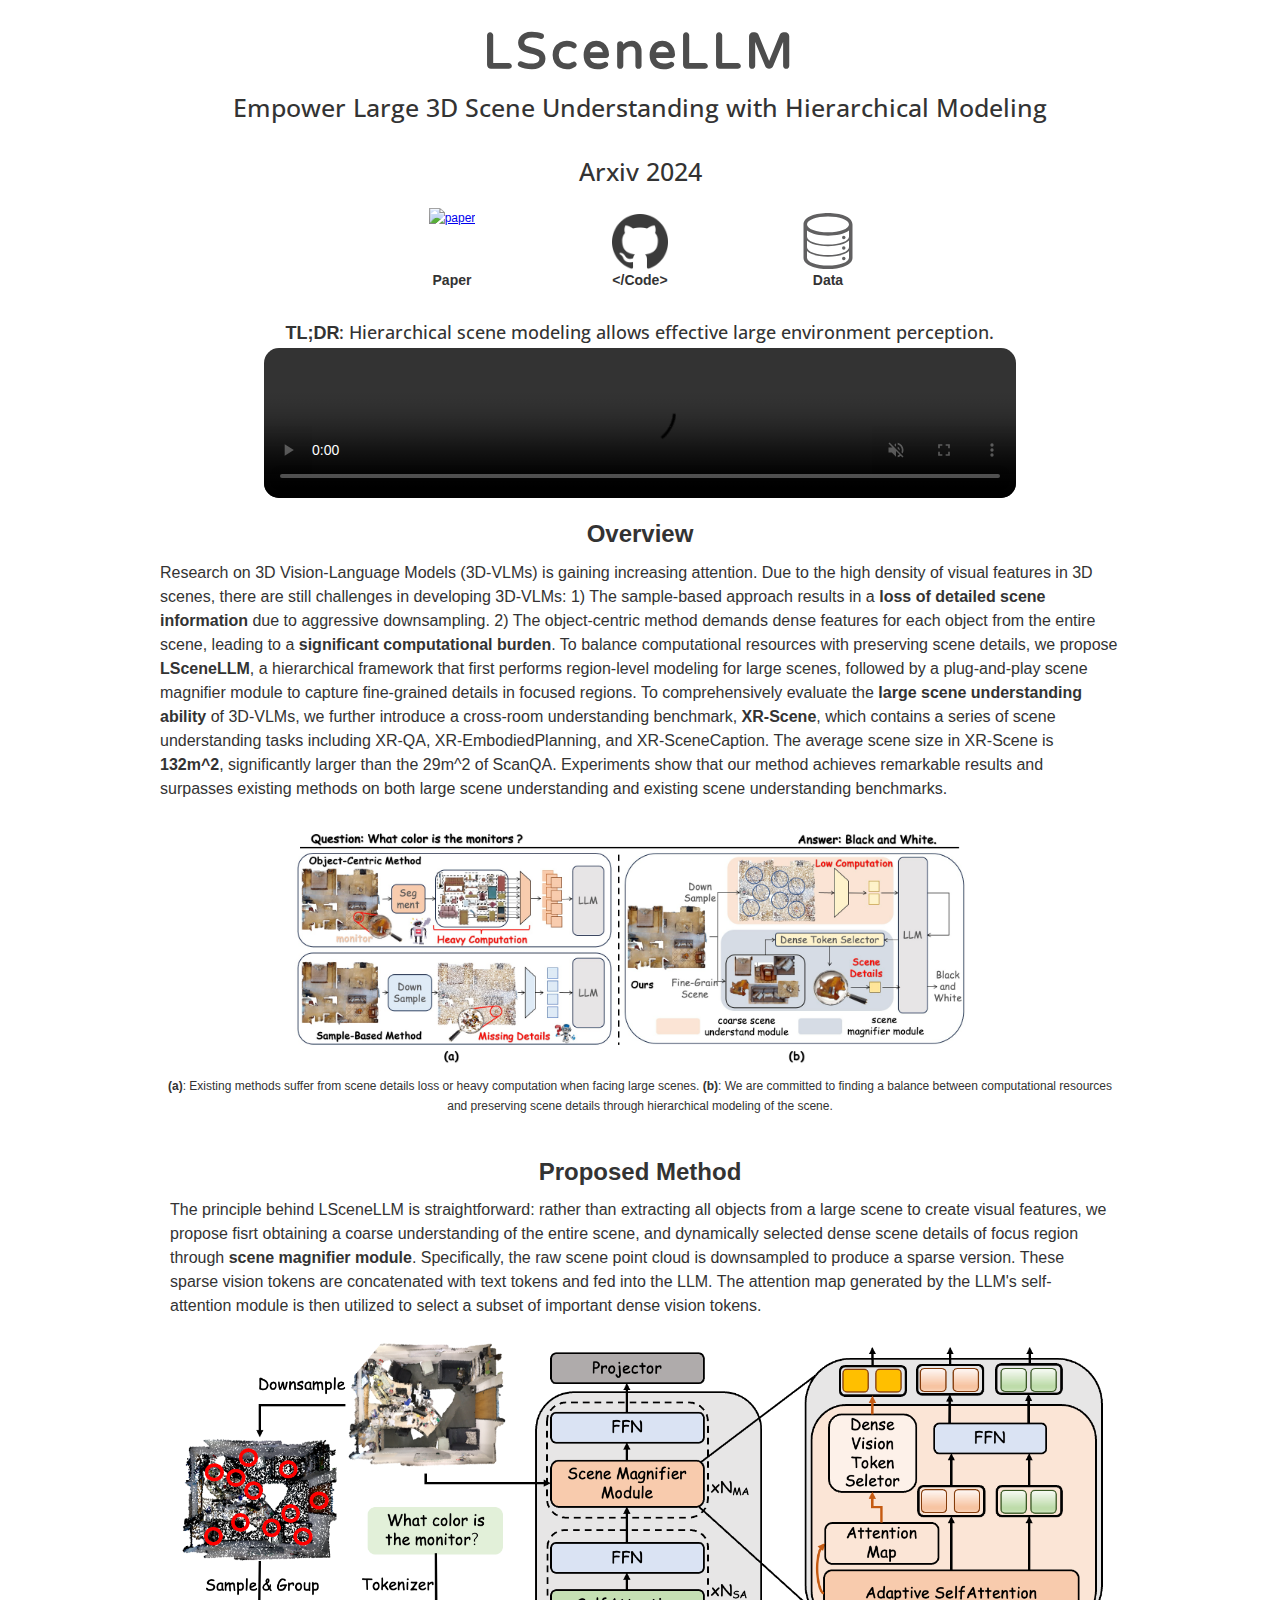
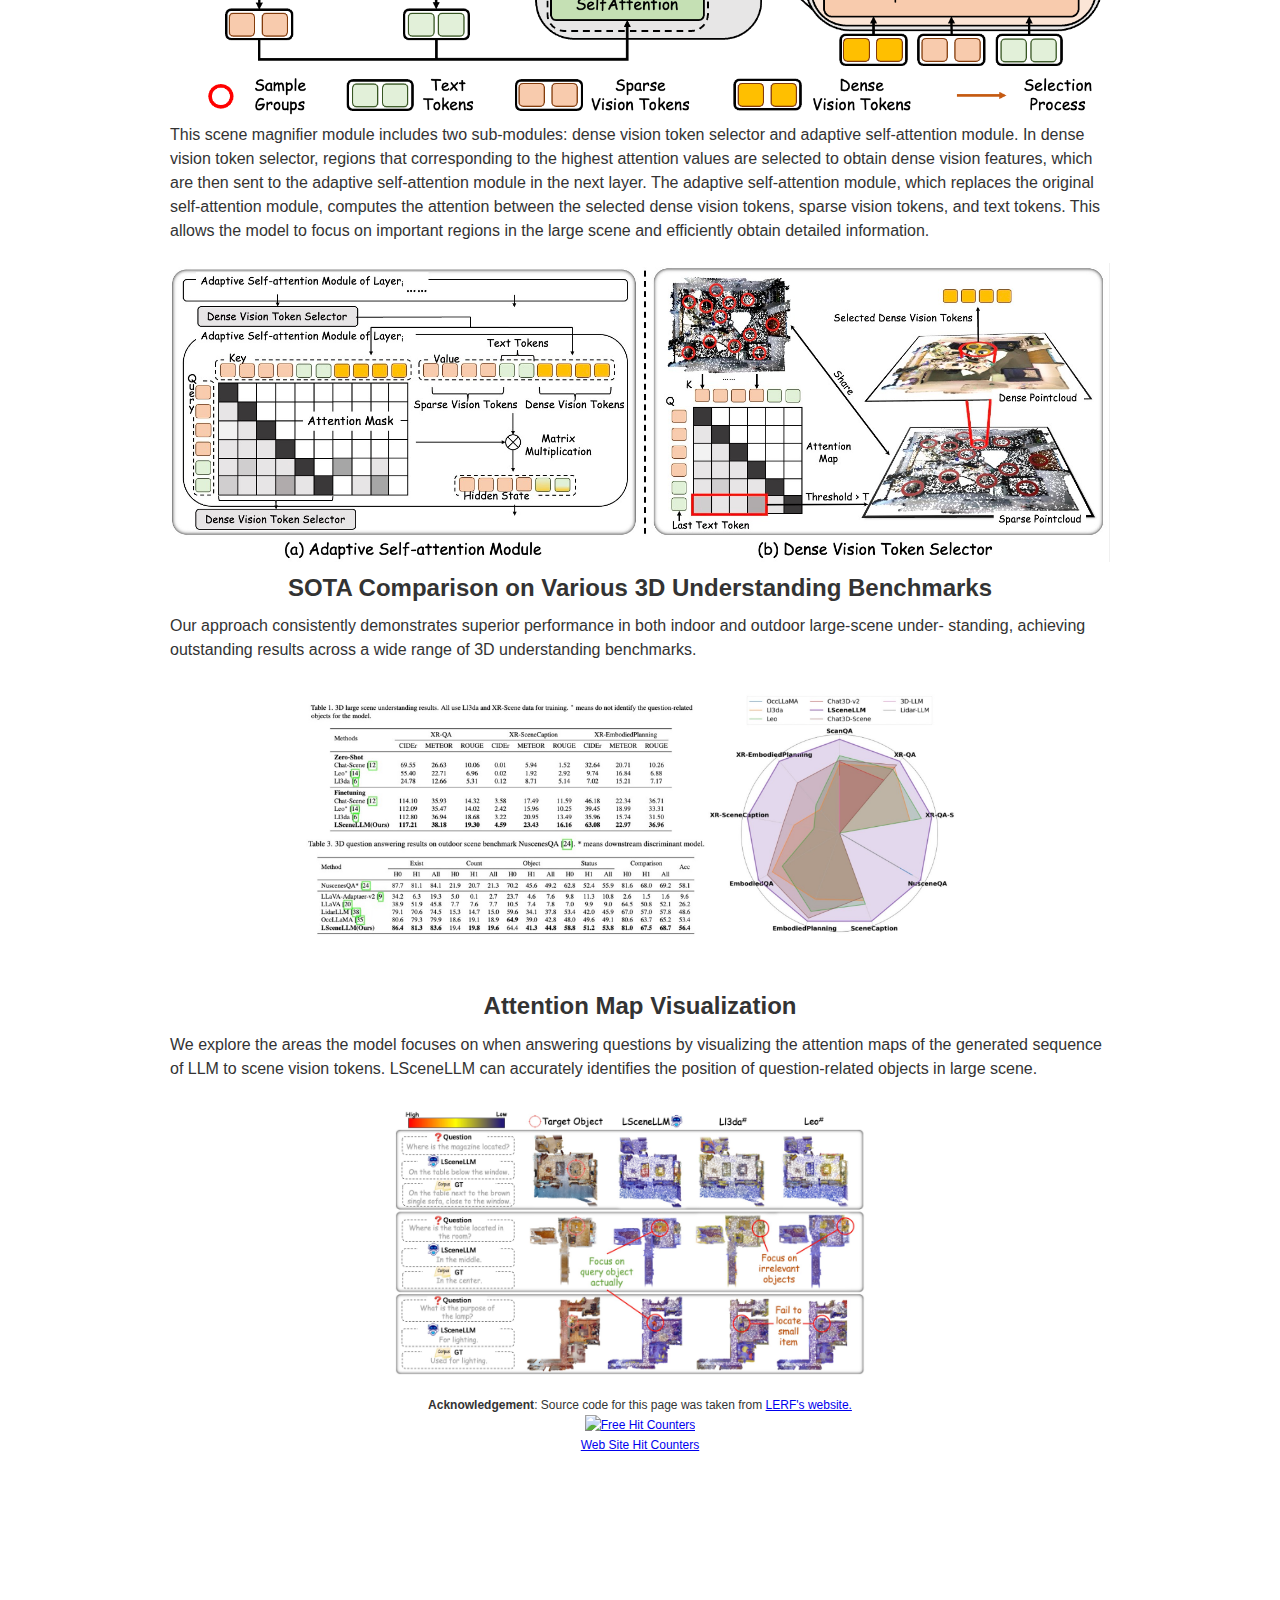
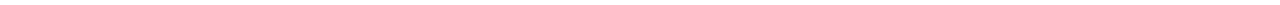
==== commit 77173c2c: "Tmp Commit" ====
--- a/index.html
+++ b/index.html
@@ -12,7 +12,7 @@
     </script>
 
     
-    <title>FGPrompt: Fine-grained Goal Prompting for Image-goal Navigation</title>
+    <title>LSceneLLM: Empower Large 3D Scene Understanding with Hierarchical Modeling</title>
 
     <!-- <meta content="Grounding CLIP vectors volumetrically inside a NeRF allows flexible natural language queries in 3D" name="description">
     <meta content="FGPrompt: Fine-grained Goal Prompting for Image-goal Navigation" property="og:title">
@@ -46,10 +46,10 @@
     <div class="section">
         <div class="container">
             <div class="title-row">
-                <h1 class="title">FGPrompt</h1>
-                <h1 class="subheader"> 📎 Fine-grained Goal Prompting for Image-goal Navigation 🤖</h1>
-            </div>
-            <div class="base-row author-row">
+                <h1 class="title">LSceneLLM</h1>
+                <h1 class="subheader">Empower Large 3D Scene Understanding with Hierarchical Modeling</h1>
+            </div>
+            <!-- <div class="base-row author-row">
                 <div class="base-col author-col">
                     <a href="https://github.com/XinyuSun" target="_blank" class="author-text">
                         <sup>1,3</sup>Xinyu Sun
@@ -91,13 +91,16 @@
                 <!-- <div id="equal_contrib">
                     <span class="text-star">*</span>Denotes Equal Contribution
                 </div> -->
-            </div>
+
+            <!-- </div> --> 
+
             <div class="title-row">
-                <h2 class="subheader">NeurIPS 2023</h2>
-            </div>
+                <h2 class="subheader">Arxiv 2024</h2>
+            </div>
+
             <div class="link-labels base-row">
                 <!-- TODO: Update arxiv link -->
-                <div class="base-col icon-col"><a href="https://arxiv.org/abs/2303.09553" target="_blank" class="link-block"><img src="./template/5cab99df4998decfbf9e218e_paper-01.png" alt="paper" sizes="(max-width: 479px) 12vw, (max-width: 767px) 7vw, (max-width: 991px) 41.8515625px, 56.6953125px" srcset="https://uploads-ssl.webflow.com/51e0d73d83d06baa7a00000f/5cab99df4998decfbf9e218e_paper-01-p-500.png 500w, https://uploads-ssl.webflow.com/51e0d73d83d06baa7a00000f/5cab99df4998decfbf9e218e_paper-01.png 672w" class="icon-img"></a></div>
+                <div class="base-col icon-col"><a href="https://arxiv.org/abs/2310.07473" target="_blank" class="link-block"><img src="./template/5cab99df4998decfbf9e218e_paper-01.png" alt="paper" sizes="(max-width: 479px) 12vw, (max-width: 767px) 7vw, (max-width: 991px) 41.8515625px, 56.6953125px" srcset="https://uploads-ssl.webflow.com/51e0d73d83d06baa7a00000f/5cab99df4998decfbf9e218e_paper-01-p-500.png 500w, https://uploads-ssl.webflow.com/51e0d73d83d06baa7a00000f/5cab99df4998decfbf9e218e_paper-01.png 672w" class="icon-img"></a></div>
                 <!-- TODO: Update code link -->
                 <div class="base-col icon-col"><a href="https://github.com/XinyuSun/FGPrompt" class="link-block"><img src="./template/5cae3b53b42ebb3dd4175a82_68747470733a2f2f7777772e69636f6e66696e6465722e636f6d2f646174612f69636f6e732f6f637469636f6e732f313032342f6d61726b2d6769746875622d3235362e706e67.png" alt="paper" class="icon-img github-img-icon"></a></div>
                 <!-- TODO: Update data link -->
@@ -116,123 +119,109 @@
             </div>
             <h1 class="tldr">
                 <b>TL;DR</b>:
-                Injecting fine-grained goal-prompting allows efficient embodied environmental perception.
+                Hierarchical scene modeling allows effective large environment perception.
                 <!-- We proposed a fine-grained goal prompting method for image-goal navigation. It significantly outperforms baselines (+209%), surpassing SOTA by 8% in success rate with 1/50 model size. -->
             </h1>
             <video id="main-video" autobuffer="" muted="" autoplay="" loop="" controls="">
-                <source id="mp4" src="data/video/all-episodes-text.mp4" type="video/mp4">
+                <source id="mp4" src="./new_data/page.mp4" type="video/mp4">
             </video>
 
 
             <div class="base-row add-top-padding">
                 <h1 id="abstract">Overview</h1>
                 <p class="paragraph">
-                    We aim to tackle the image-goal navigation task, in which the agent is required to reason the goal location from where a picture is shot. 
-                    <!-- Learning to navigate to an image-specified goal is an important but challenging task for autonomous systems. The agent is required to reason the goal location from where a picture is shot.  -->
-                    <!-- Existing methods try to solve this problem by learning a navigation policy, which captures semantic features of the goal image and observation image independently and lastly fuses them for predicting a sequence of navigation actions.  -->
-                    Existing methods perform poor as: 1) they <b>miss the detailed information</b> in the goal image since they only consider the semantic level image features; 2) they failed to learn a observation encoder <b>conditioned on the goal image</b>.
-                    <!-- However, these methods suffer from two major limitations. 1) They may miss detailed information in the goal image, and thus fail to reason the goal location. 2) More critically, it is hard to focus on the goal-relevant regions in the observation image, because they attempt to understand observation without goal conditioning.  -->
-                    In this paper, we propose the <b>Fine-grained Goal Prompting (FGPrompt)</b> method for image-goal navigation.
-                    We leverage fine-grained and high-resolution feature maps in the goal image as prompts to perform conditioned embedding, which preserves detailed information in the goal image and guides the observation encoder to pay attention to goal-relevant regions.
-                    Compared with existing methods on the image-goal navigation benchmark, our method brings significant performance improvement on 3 benchmark datasets (i.e., Gibson, MP3D, and HM3D). 
-                    <!-- Especially on Gibson, we surpass the state-of-the-art success rate by 8% with only 1/50 model size. -->
-                    <!-- In this paper, we aim to overcome these limitations by designing a Fine-grained Goal Prompting (FGPrompt) method for image-goal navigation. In particular, we leverage fine-grained and high-resolution feature maps in the goal image as prompts to perform conditioned embedding, which preserves detailed information in the goal image and guides the observation encoder to pay attention to goal-relevant regions. Compared with existing methods on the image-goal navigation benchmark, our method brings significant performance improvement on 3 benchmark datasets (i.e., Gibson, MP3D, and HM3D). Especially on Gibson, we surpass the state-of-the-art success rate by 8% with only 1/50 model size. -->
+                    Research on 3D Vision-Language Models (3D-VLMs) is gaining increasing attention.  
+                    Due to the high density of visual features in 3D scenes, there are still challenges in developing 3D-VLMs: 
+                    1) The sample-based approach results in a <b>loss of detailed scene information</b> due to aggressive downsampling. 
+                    2) The object-centric method demands dense features for each object from the entire scene, leading to a <b>significant computational burden</b>.
+                    To balance computational resources with preserving scene details, we propose <b>LSceneLLM</b>, a hierarchical framework that first performs region-level modeling for large scenes, followed by a plug-and-play scene magnifier module to capture fine-grained details in focused regions.
+                    To comprehensively evaluate the <b>large scene understanding ability</b> of 3D-VLMs, we further introduce a cross-room understanding benchmark, <b>XR-Scene</b>, which contains a series of scene understanding tasks including XR-QA, XR-EmbodiedPlanning, and XR-SceneCaption. 
+                    The average scene size in XR-Scene is <b>132m^2</b>, significantly larger than the 29m^2 of ScanQA.
+                    Experiments show that our method achieves remarkable results and surpasses existing methods on both large scene understanding and existing scene understanding benchmarks.
                 </p>
-            </div>
-                <div id="why-lerf">
+                <img id="pipeline-img" src="./new_data/teaser.png" style="max-width: 100%; height: auto;">
+                <figcaption>
+                    <b>(a)</b>: Existing methods suffer from scene details loss or heavy computation when facing large scenes.
+                    <b>(b)</b>: We are committed to finding a balance between computational resources and preserving scene details through hierarchical modeling of the scene.
+                </figcaption>
+            </div>
+
+            <!-- <div id="why-lerf" style="display: flex; align-items: flex-start;">
+                <div style="flex: 1; padding-right: 0px;">
+                    <h1 style="text-align: center;">Main Results</h1>
+                    <p class="paragraph">
+                        Our experimental results demonstrate that LSceneLLM achieves state-of-the-art performance on a wide range of 3D tasks and benchmarks, including single-room scene benchmarks and large scene benchmarks.
+                    </p>
+                </div>
+                <div style="flex: 1; display: flex; flex-direction: column; align-items: flex-end;">
+                    <img id="pipeline-img" src="./new_data/soart.png" style="max-width: 100%; height: auto;">
+                </div>
+            </div> -->
+
+
+                <!-- <div id="why-lerf">
                     <h1> Main Results</h1>
                     <p class="paragraph">
                         Compared with existing methods on the image-goal navigation benchmark, our method brings significant performance improvement on 3 benchmark datasets (i.e., Gibson, MP3D, and HM3D). 
                         Especially on Gibson, we significantly <b>outperform baselines by +209%</b> and surpass the state-of-the-art success rate by a large margin <b>with only 1/50 model size</b>.
                     </p>
-                    <img id="pipeline-img" src="./data/teaser_00.png">
+                    <img id="pipeline-img" src="./new_data/teaser.png" style="width: 100%; height: auto;">
                     <figcaption><b>left</b>: success rate comparison with baseline on three different datasets; <b>right</b>: comparison with SOTA both on success rate and the number of parameters.</figcaption>
-                    <!-- <img id="why-lerf-img" src="./template/2d-3d-lerf-vert.jpg"> -->
-                </div>
+                </div> -->
                 <div id="why-lerf">
                     <h1> Proposed Method</h1>
                     <p class="paragraph">
-                        We implement the goal prompting scheme as a fusion process between the goal and observation images and design a early fusion (<b>FGPrompt-EF</b>) and a mid fusion (<b>FGPrompt-MF</b>) mechanism. We also implement a heuristic skip fusion baseline to validate the effectiveness of the proposed learnable modules.
-                    </p>
-                    <img id="clip-img" src="./data/methods_00.png">
-                    <figcaption>Overview of our proposed method. All of the variants are built upon the end-to-end RL baseline.</figcaption>
-                    <p class="paragraph"></p>
-                    <p class="paragraph">
-                        The <b>Early Fusion</b> mechanism is built upon a naive solution to exchange information in two images that directly concatenate them together in the channel dimension before input to the encoder. 
-                        <!-- We found that this simple design yields a promising performance on the image navigation benchmark. 
-                        However, as it enables spatial reasoning between two images using an identical convolution kernel, <i>it may be difficult to handle the situation when the orientation of the goal camera is noisy.</i> -->
-                    </p>
-                    <p class="paragraph">
-                        The <b>Mid Fusion</b> mechanism is a more robust solution in comparison. It leverages fine-grained and high-resolution feature maps in the intermediate goal network layers as the prompts. 
-                        <!-- We then utilize FiLM layers to learn a transform function to adjust the observation activations to focus on goal-relevant objects. -->
-                    </p>
+                        The principle behind LSceneLLM is straightforward: rather than extracting all objects from a large scene to create visual features, 
+                        we propose fisrt obtaining a coarse understanding of the entire scene, and dynamically selected dense scene details of focus region through <b>scene magnifier module</b>. 
+                        Specifically, the raw scene point cloud is downsampled to produce a sparse version. 
+                        These sparse vision tokens are concatenated with text tokens and fed into the LLM. 
+                        The attention map generated by the LLM's self-attention module is then utilized to select a subset of important dense vision tokens.
+                    </p>
+                    <!-- <video id="main-video" autobuffer="" muted="" autoplay="" loop="" controls="">
+                        <source id="mp4" src="data/video/method.mp4" type="video/mp4">
+                    </video> -->
+                    <img id="method-img" src="./new_data/method.png" style="max-width: 100%; height: auto;">
+        
+                    <p class="paragraph">
+                        This scene magnifier module includes two sub-modules: dense vision token selector and adaptive self-attention module.
+                        In dense vision token selector, regions that corresponding to the highest attention values are selected to obtain dense vision features,  
+                        which are then sent to the adaptive self-attention module in the next layer. 
+                        The adaptive self-attention module, which replaces the original self-attention module, 
+                        computes the attention between the selected dense vision tokens, 
+                        sparse vision tokens, and text tokens. 
+                        This allows the model to focus on important regions in the large scene and efficiently obtain detailed information.
+                    </p>
+
+                    <img id="method-img" src="./new_data/detail_method.png" style="max-width: 100%; height: auto;">
                     
                 </div>
 
                 <div class="why-lerf">
-                    <h1>SOTA Comparison on ImageNav</h1>
-                    <p class="paragraph">
-                        Our proposed FGPrompt-MF and FGPrompt-EF methods take an absolute advantage compared with all previous methods, including end-to-end methods and memory graph-based methods. When transferred to the out-of-domain datasets, the FGPrompt-MF also <b>brings 7× improvements</b> in the success rate, indicating the generalization ability of our method.
-                    </p>
-                </div>
-                <img id="pipeline-img" src="./data/sota-table.png">
-                <img id="pipeline-img" src="./data/cross-domain-table.png">
+                    <h1>SOTA Comparison on Various 3D Understanding Benchmarks</h1>
+                    <p class="paragraph">
+                        Our approach consistently demonstrates superior performance in both indoor and outdoor large-scene under-
+                        standing, achieving outstanding results across a wide
+                        range of 3D understanding benchmarks.
+                    </p>
+                </div>
+                <img id="pipeline-img" src="./new_data/result.png" style="max-width: 100%; height: auto;">
+                <!-- <img id="pipeline-img" src="./data/cross-domain-table.png"> -->
 
                 <div id="why-lerf">
-                    <h1> How does goal-prompting works?</h1>
-                    <p class="paragraph">
-                        We visualize the intermediate feature maps of Mid Fusion and Early Fusion using <b>EigenCAM</b>.
-                        Prompted with the fine-grained and high-resolution activation map from the goal image, the agent is able to find out the relevant objects in the current observation and pay more attention to them, as shown in the activation visualization in the last column.
-                    </p>
-                    <img id="heatmap-img" src="./data/heatmap2_00.png">
-                    <img id="why-lerf-img" src="./data/supp-early-visual_00.png">
-                    <figcaption><b>left</b>: EigenCAM visualization of the <b>Mid Fusion</b> activation maps; <b>right</b>: EigenCAM visualization of the <b>Early Fusion</b> activation maps.</figcaption>
-                </div>
-
-                <div id="why-lerf">
-                    <h1> Robustness under dynamic camera parameter setting.</h1>
-                    <p class="paragraph">
-                        For a wider application scope, it is important for the image navigation agent to handle the situation where <b>the goal camera shares different camera parameters with the agent's one</b>. We augment the gibson ImageNav testing episodes using random <b><span style="color: #4fad5b">camera height</span>, <span style="color: #b86029">pitch angle</span>, and <span style="color: #4fadea">HFOV</span></b> to initialize the goal camera. 
-                        The mid-fusion mechanism performs the best in this scenario.
-                    </p>
-                    <img id="camera-img" src="./data/camera.png">
-                    <img id="table-img" src="./data/aug.png">
-                    <p class="paragraph">
-                        We further conduct experiments on the <b>instance image navigation (iin)</b> dataset. The episodes in this dataset cover a wide range of object instances in the environment and are much harder to finish. We train three agents on the HM3D ImageNav dataset and evaluate them on the test split of the iin dataset. The baseline agent performs poorly, but our mid-fusion still brings consistent improvement in this task.
-                    </p>
-                    <img id="camera-img" src="./data/camera2.png">
-                    <img id="table-img" src="./data/iin.png">
-                </div>
-
-                <div id="why-lerf">
-                    <h1> Transfer to other embodied task.</h1>
-                    <p class="paragraph">
-                        FGPrompt is also applicable in other embodied task, for example, the visual rearrangement task.
-                        We conduct experiments on the 1-Phase track of the <b><a href="https://github.com/allenai/ai2thor-rearrangement">2023 ai2thor-rearrangement challenge</a></b>.
-                        See visualization video bellow: 
-                    </p>
-
-                        <video id="add-video" autobuffer="" muted="" autoplay="" loop="" controls="">
-                            <source id="mp4" src="data/video/rearrangement.mp4" type="video/mp4">
-                        </video>
-
-                    <p class="paragraph">
-                        <!-- We start from a ResNet18+IL baseline that separately encodes the unshuffled image and agent's current observation(the walkthrough image) without fusion mechanism and learn from expert actions.  -->
-                        <!-- We introduce our proposed <b>FGPrompt-EF module</b> into the ResNet18+IL baseline model by fusing the observation with the unshuffled image in an early stage. -->
-                        <!-- , resulting in one jointly modeled ResNet encoder. -->
-                        With our FGPrompt, the agent performs much better than the baseline (with <b>more than 400% improvement</b> on the <b>Success</b> and <b>FixedStrict</b> metric). We believe it helps the agent to locate correspondent or inconsistent objects in the environment.
-                    </p>
-                    <img id="pipeline-img" src="./data/ai2thor.png">
-                    <!-- <img id="why-lerf-img" src="./data/supp-early-visual_00.png">
-                    <figcaption><b>left</b>: EigenCAM visualization of the <b>Mid Fusion</b> activation maps; <b>right</b>: EigenCAM visualization of the <b>Early Fusion</b> activation maps.</figcaption> -->
-
-                </div>
-
-                
-
+                    <h1> Attention Map Visualization</h1>
+                    <p class="paragraph">
+                        We explore the areas the model focuses on when answering questions by visualizing the attention maps of the generated sequence of LLM to scene vision tokens.
+                        LSceneLLM can accurately identifies the position of question-related objects in large scene.
+                    </p>
+                    <img id="heatmap-img" src="./new_data/viz.png" style="max-width: 100%; height: auto;">
+                    <!-- <img id="why-lerf-img" src="./data/supp-early-visual_00.png"> -->
+                    <!-- <figcaption><b>left</b>: EigenCAM visualization of the <b>Mid Fusion</b> activation maps; <b>right</b>: EigenCAM visualization of the <b>Early Fusion</b> activation maps.</figcaption> -->
+                </div>
+
+            
 
                 <!-- <div class="highlight-none notranslate"><div class="highlight"><pre id="codecell0"><span></span>@article{nerfstudio, -->
-                <div class="citation add-top-padding">
+                <!-- <div class="citation add-top-padding">
                     <h1 id="abstract"> Citation </h1>
                     <p> If you use this work or find it helpful, please consider citing: (bibtex) </p>
                     <pre id="codecell0">@inproceedings{fgprompt2023,
@@ -241,9 +230,20 @@
 &nbsp;booktitle = {37th Conference on Neural Information Processing Systems (NeurIPS 2023)},
 &nbsp;year = {2023},
 } </pre>
-                </div>
+                </div> -->
 
                 <b>Acknowledgement</b>: Source code for this page was taken from <a href="https://lerf.io">LERF's website.</a>
+
+                <br>
+  
+                <a href="https://www.easycounter.com/">
+                <img src="https://www.easycounter.com/counter.php?xinyusun"
+                border="0" alt="Free Hit Counters"></a>
+                <br><a href="https://www.easycounter.com/">Web Site Hit Counters</a>
+                    
+                
+                <br>
+
             </div>
         </div>
     </div>
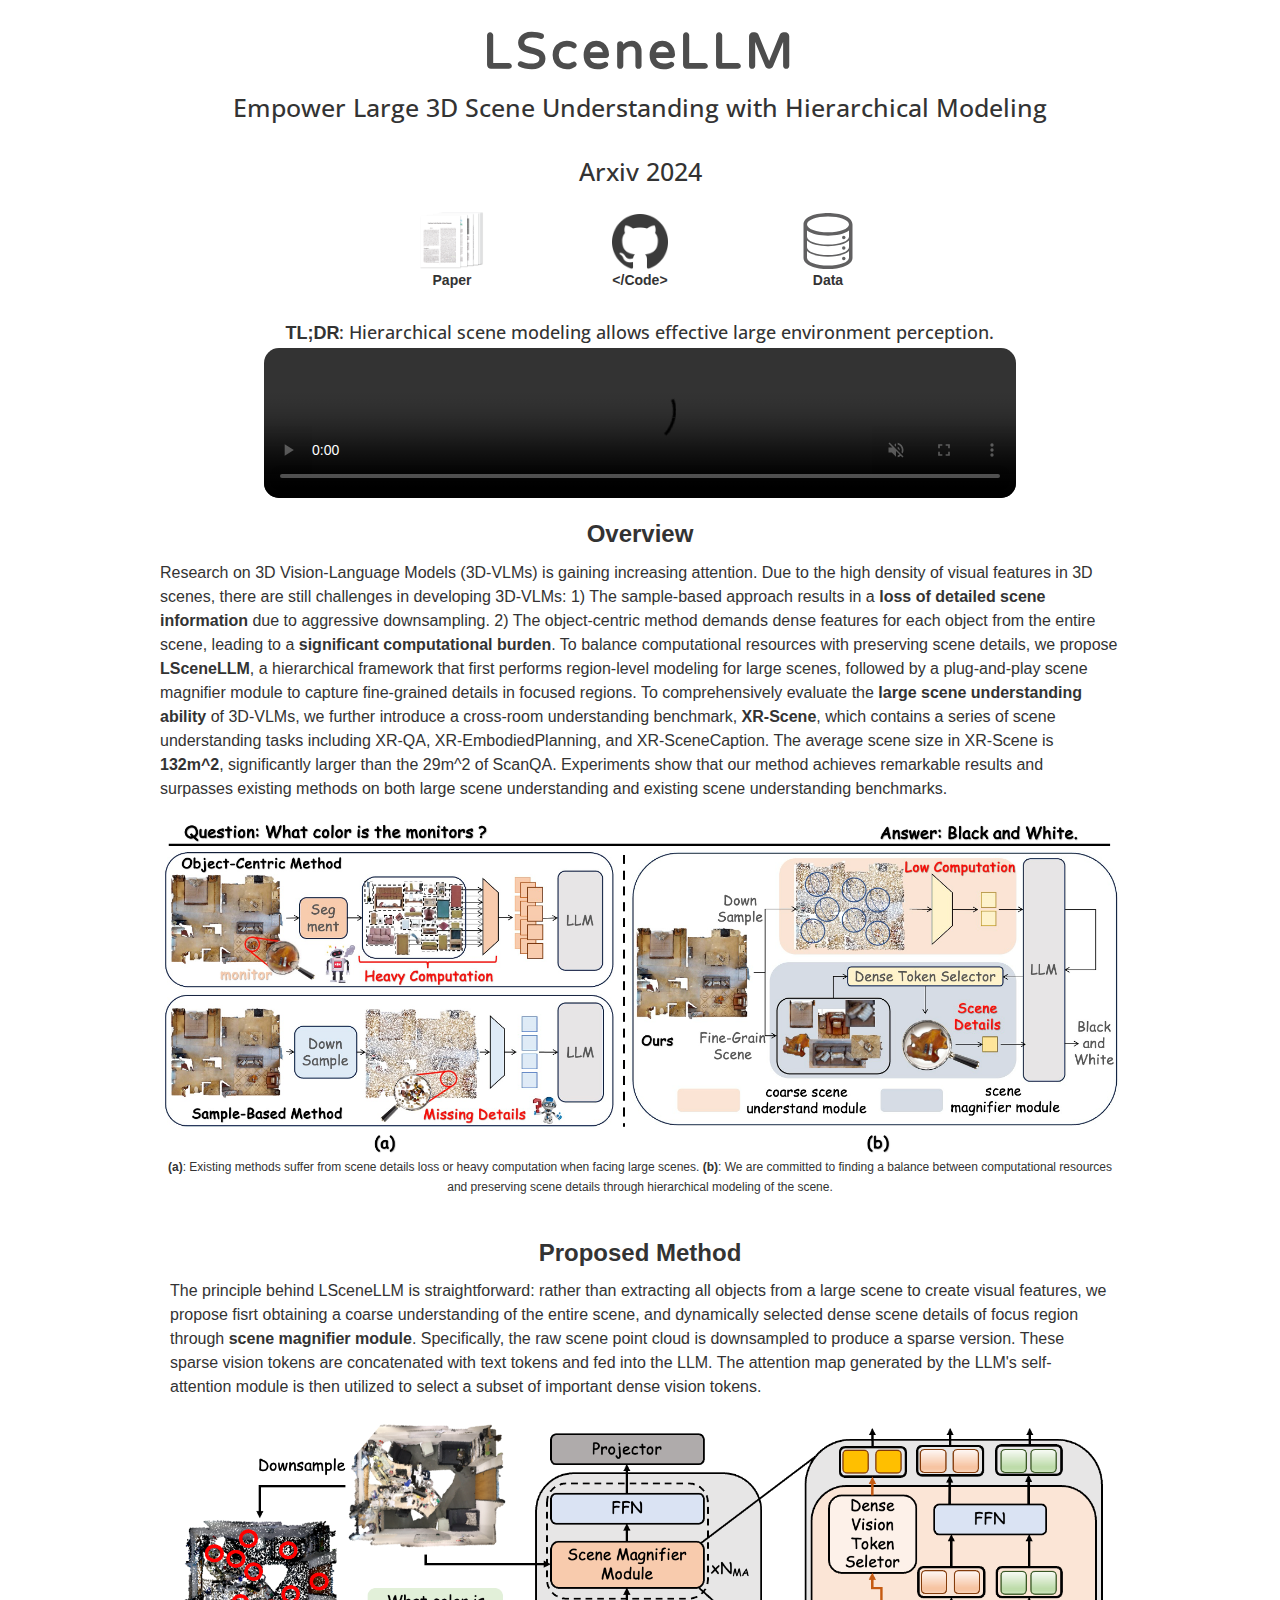
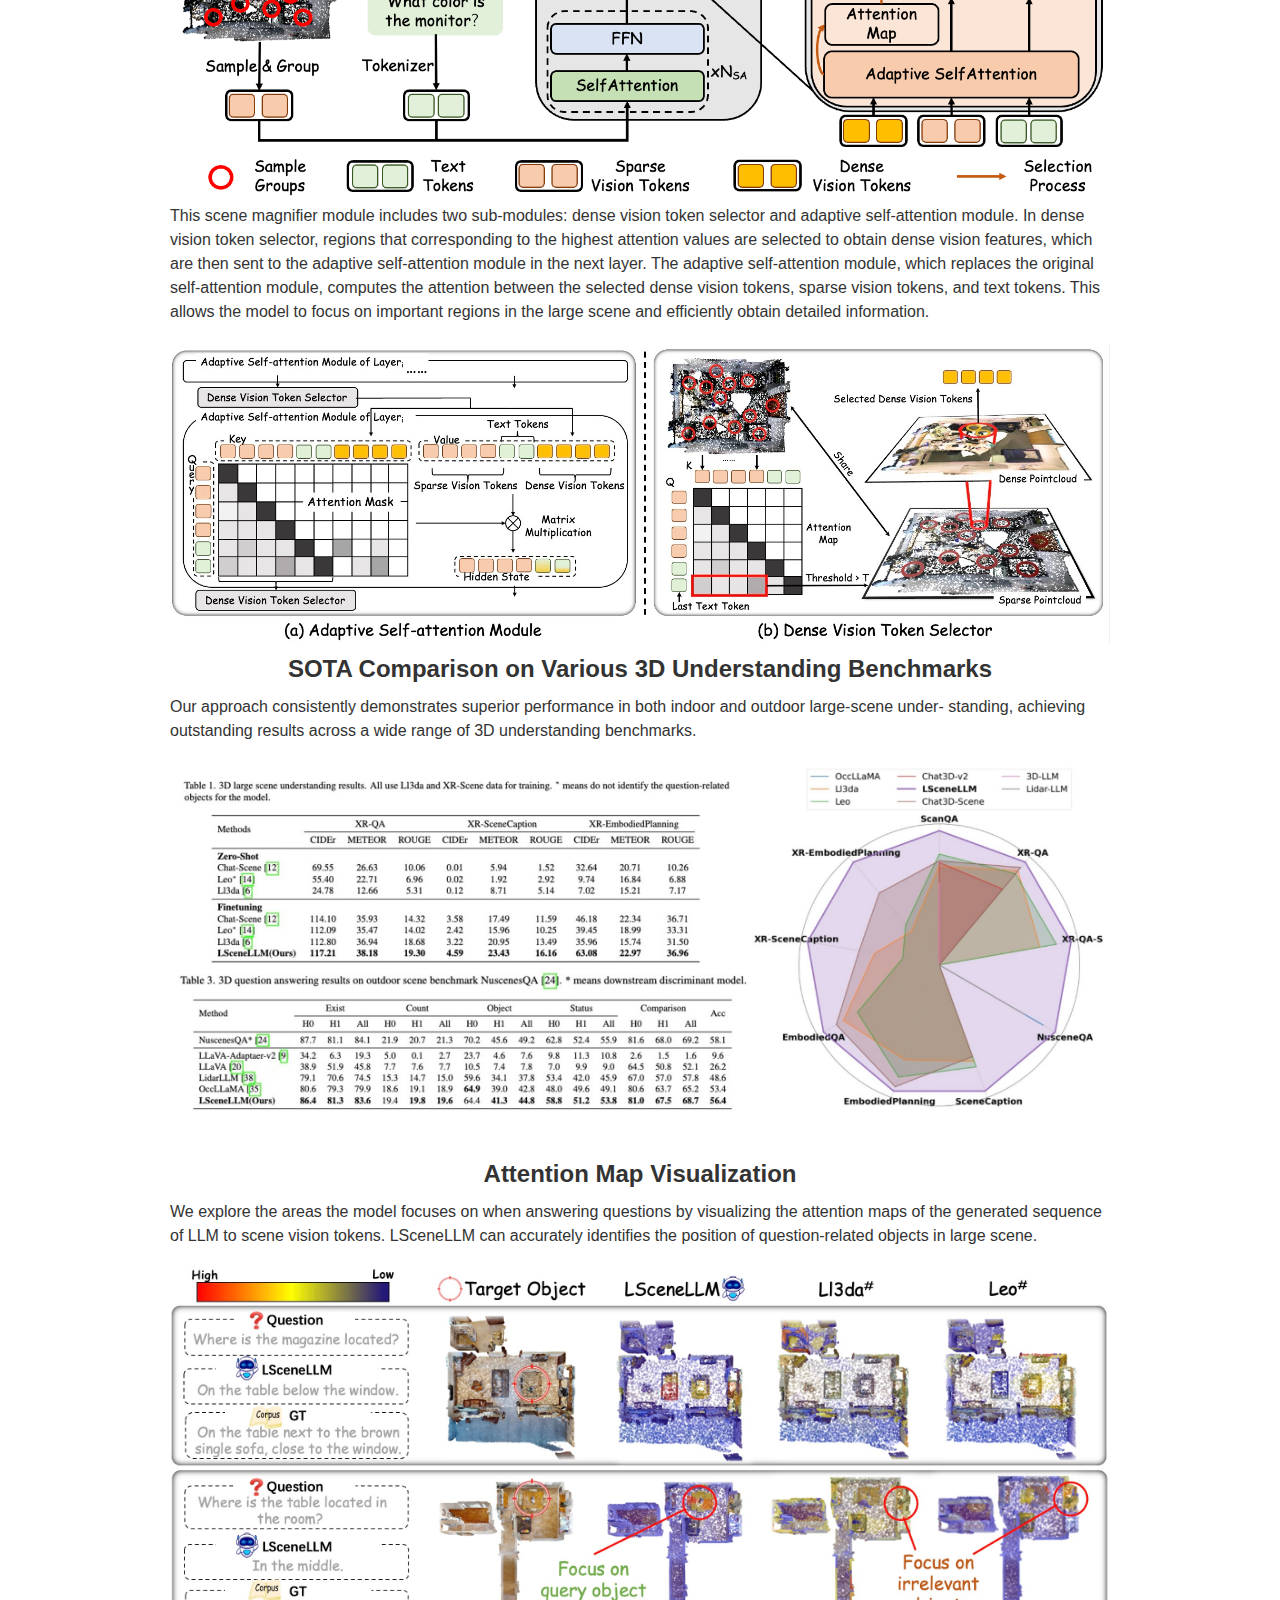
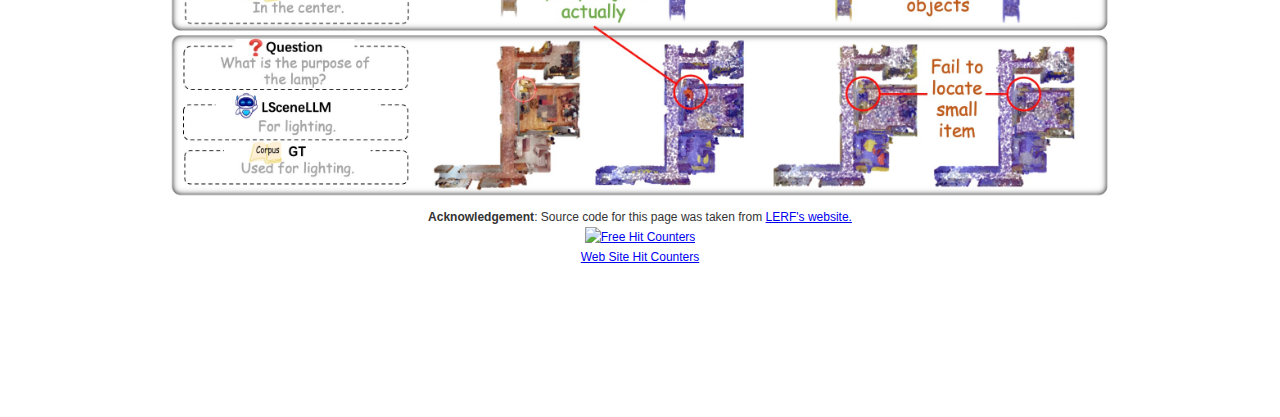
==== commit bcc7afdd: "Fix Image Size" ====
--- a/index.html
+++ b/index.html
@@ -100,7 +100,8 @@
 
             <div class="link-labels base-row">
                 <!-- TODO: Update arxiv link -->
-                <div class="base-col icon-col"><a href="https://arxiv.org/abs/2310.07473" target="_blank" class="link-block"><img src="./template/5cab99df4998decfbf9e218e_paper-01.png" alt="paper" sizes="(max-width: 479px) 12vw, (max-width: 767px) 7vw, (max-width: 991px) 41.8515625px, 56.6953125px" srcset="https://uploads-ssl.webflow.com/51e0d73d83d06baa7a00000f/5cab99df4998decfbf9e218e_paper-01-p-500.png 500w, https://uploads-ssl.webflow.com/51e0d73d83d06baa7a00000f/5cab99df4998decfbf9e218e_paper-01.png 672w" class="icon-img"></a></div>
+                <div class="base-col icon-col"><a href="https://arxiv.org/abs/2310.07473" target="_blank" class="link-block">
+                    <img src="./template/5cab99df4998decfbf9e218e_paper-01.png" alt="paper" sizes="(max-width: 479px) 12vw, (max-width: 767px) 7vw, (max-width: 991px) 41.8515625px, 56.6953125px" src="https://uploads-ssl.webflow.com/51e0d73d83d06baa7a00000f/5cab99df4998decfbf9e218e_paper-01-p-500.png" class="icon-img"></a></div>
                 <!-- TODO: Update code link -->
                 <div class="base-col icon-col"><a href="https://github.com/XinyuSun/FGPrompt" class="link-block"><img src="./template/5cae3b53b42ebb3dd4175a82_68747470733a2f2f7777772e69636f6e66696e6465722e636f6d2f646174612f69636f6e732f6f637469636f6e732f313032342f6d61726b2d6769746875622d3235362e706e67.png" alt="paper" class="icon-img github-img-icon"></a></div>
                 <!-- TODO: Update data link -->
@@ -139,7 +140,7 @@
                     The average scene size in XR-Scene is <b>132m^2</b>, significantly larger than the 29m^2 of ScanQA.
                     Experiments show that our method achieves remarkable results and surpasses existing methods on both large scene understanding and existing scene understanding benchmarks.
                 </p>
-                <img id="pipeline-img" src="./new_data/teaser.png" style="max-width: 100%; height: auto;">
+                <img class="pipeline-img" src="./new_data/teaser.png" style="max-width: 100%; height: auto;">
                 <figcaption>
                     <b>(a)</b>: Existing methods suffer from scene details loss or heavy computation when facing large scenes.
                     <b>(b)</b>: We are committed to finding a balance between computational resources and preserving scene details through hierarchical modeling of the scene.
@@ -204,7 +205,7 @@
                         range of 3D understanding benchmarks.
                     </p>
                 </div>
-                <img id="pipeline-img" src="./new_data/result.png" style="max-width: 100%; height: auto;">
+                <img class="pipeline-img" src="./new_data/result.png" style="width: 100%;">
                 <!-- <img id="pipeline-img" src="./data/cross-domain-table.png"> -->
 
                 <div id="why-lerf">
@@ -213,7 +214,7 @@
                         We explore the areas the model focuses on when answering questions by visualizing the attention maps of the generated sequence of LLM to scene vision tokens.
                         LSceneLLM can accurately identifies the position of question-related objects in large scene.
                     </p>
-                    <img id="heatmap-img" src="./new_data/viz.png" style="max-width: 100%; height: auto;">
+                    <img class="heatmap-img" src="./new_data/viz.png" style="max-width: 100%; height: auto;">
                     <!-- <img id="why-lerf-img" src="./data/supp-early-visual_00.png"> -->
                     <!-- <figcaption><b>left</b>: EigenCAM visualization of the <b>Mid Fusion</b> activation maps; <b>right</b>: EigenCAM visualization of the <b>Early Fusion</b> activation maps.</figcaption> -->
                 </div>
